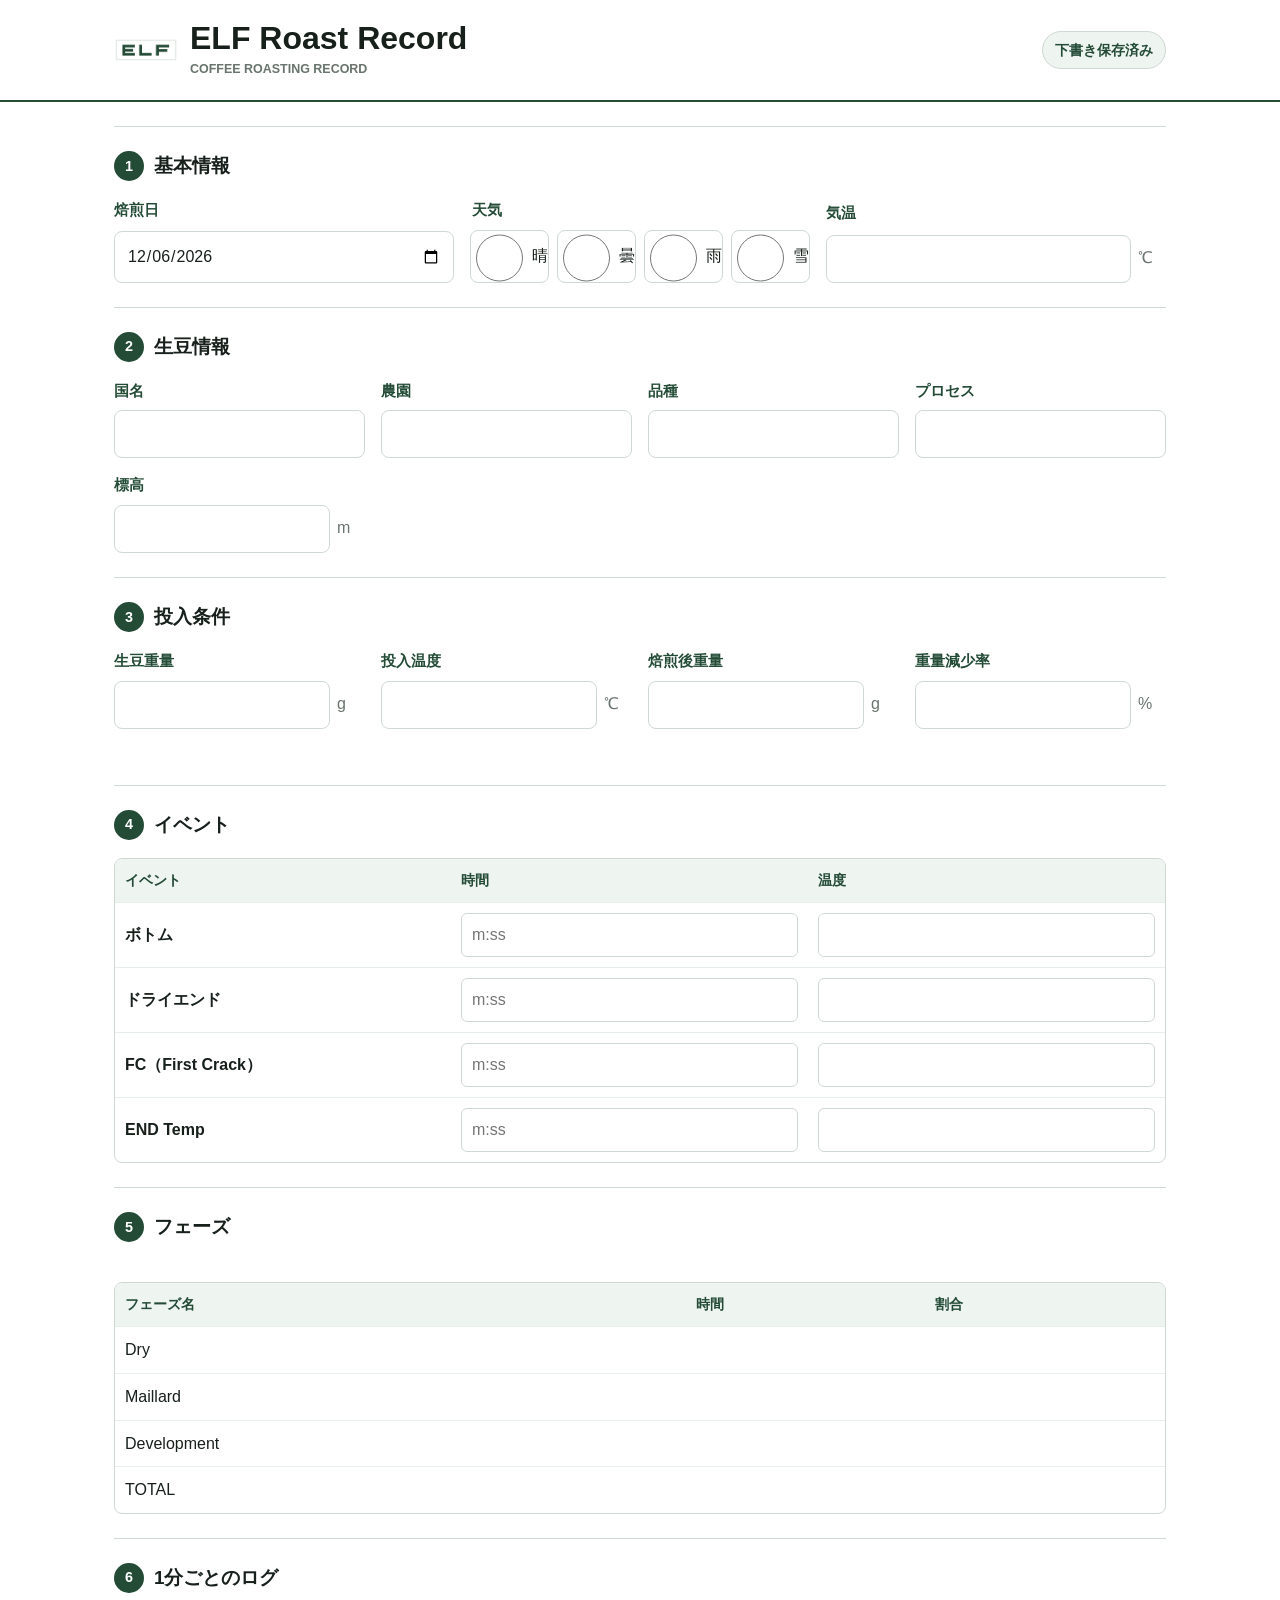
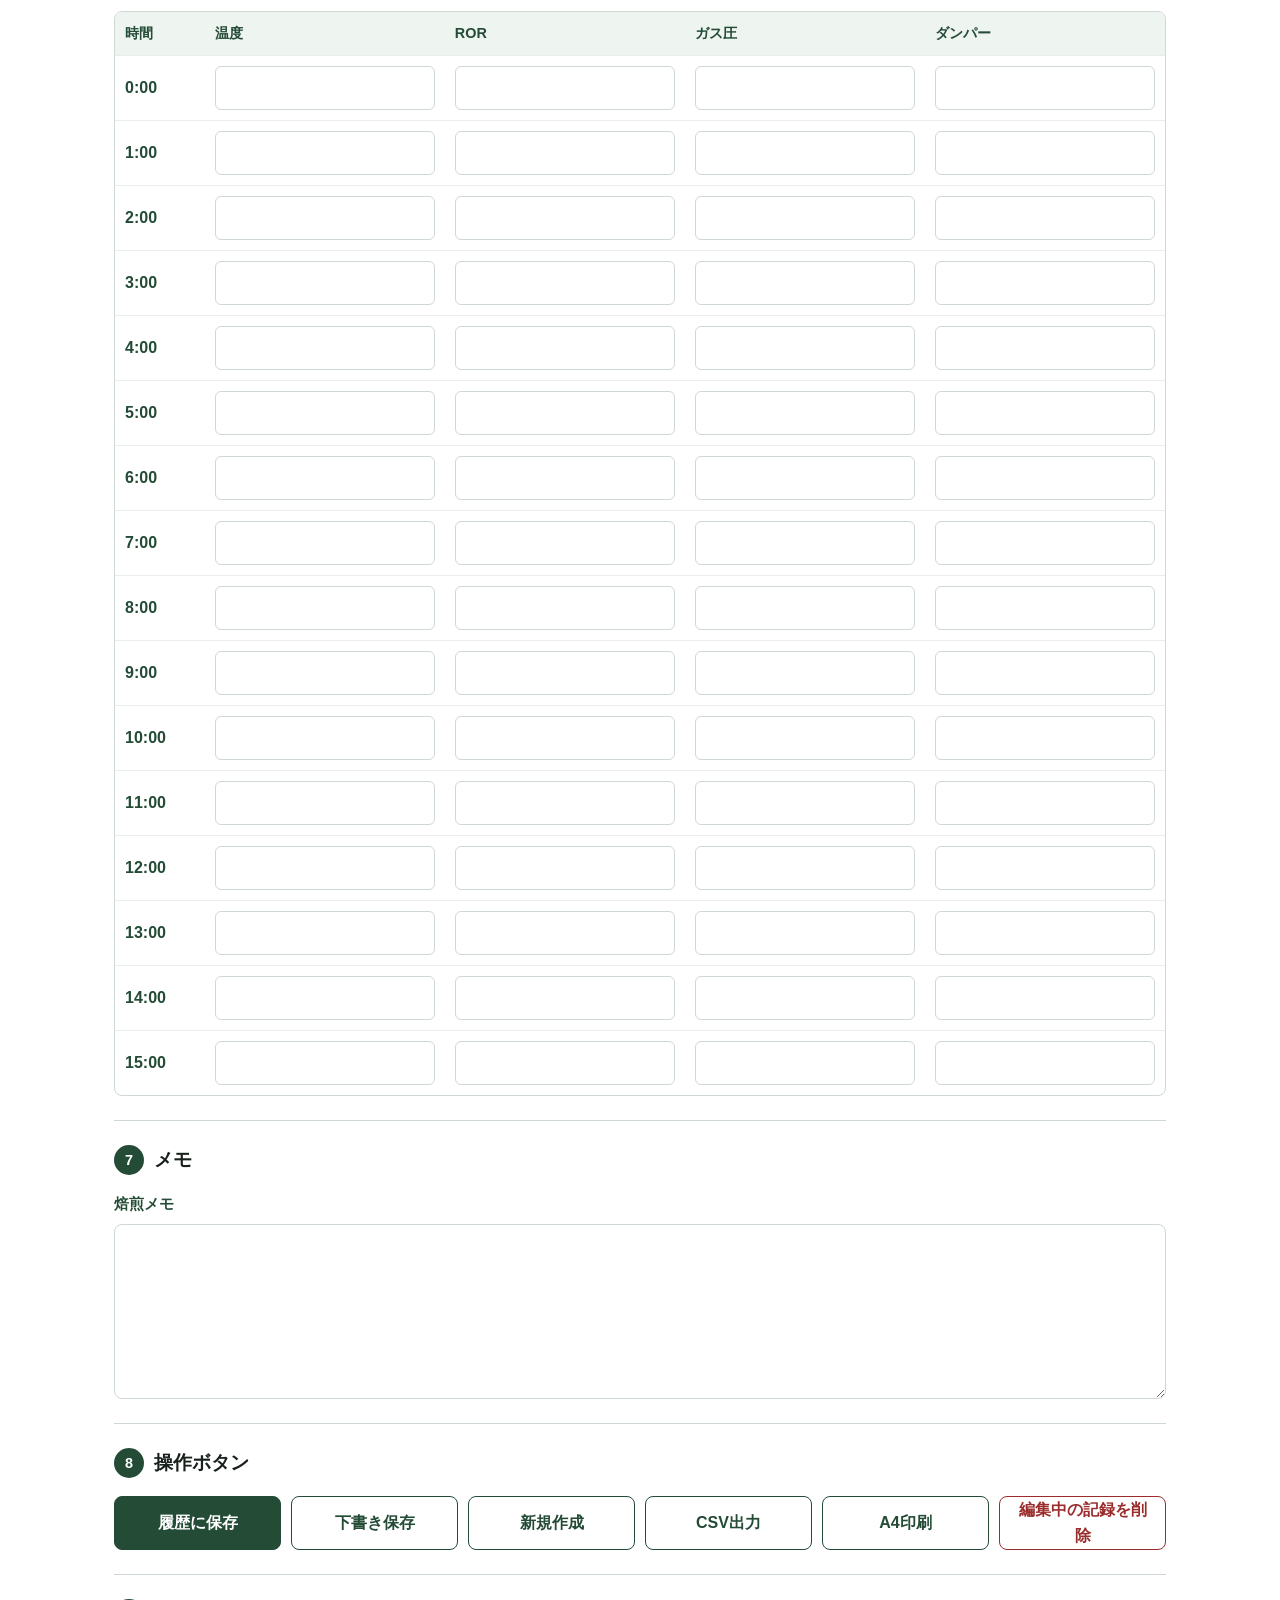
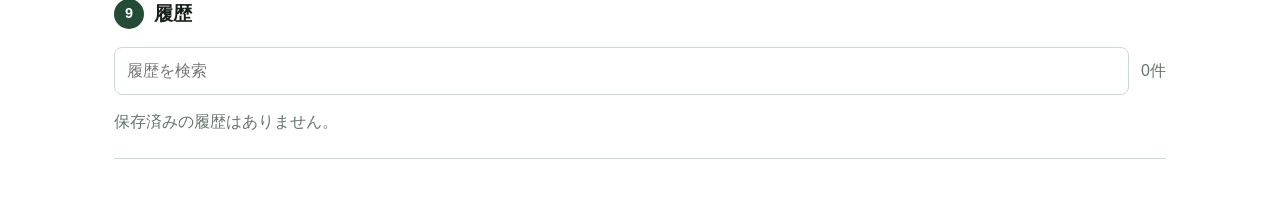
==== index.html @ c16637b7 "Release ELF Roast Record Final" ====
<!DOCTYPE html>
<html lang="ja">
<head>
  <meta charset="UTF-8">
  <meta name="viewport" content="width=device-width, initial-scale=1.0">
  <meta name="description" content="ELF COFFEE ROASTERS の焙煎記録用ブラウザアプリ">
  <title>ELF Roast Record</title>
  <link rel="stylesheet" href="style.css">
</head>
<body>
  <header class="site-header">
    <div class="header-inner">
      <div class="brand">
        <img class="brand-logo" src="logo.png" alt="ELF COFFEE ROASTERS" onerror="this.classList.add('is-missing')">
        <div>
          <h1>ELF Roast Record</h1>
          <p>COFFEE ROASTING RECORD</p>
        </div>
      </div>
      <div class="status-badge" id="statusBadge" aria-live="polite">下書き保存済み</div>
    </div>
  </header>

  <main class="page-shell">
    <form id="roastForm" novalidate>
      <section class="record-section" aria-labelledby="basic-title">
        <div class="section-heading">
          <span>1</span>
          <h2 id="basic-title">基本情報</h2>
        </div>
        <div class="form-grid three">
          <label class="field">
            <span>焙煎日</span>
            <input type="date" id="roastDate" name="roastDate">
          </label>
          <fieldset class="field radio-field">
            <legend>天気</legend>
            <div class="radio-row">
              <label><input type="radio" name="weather" value="晴"> 晴</label>
              <label><input type="radio" name="weather" value="曇"> 曇</label>
              <label><input type="radio" name="weather" value="雨"> 雨</label>
              <label><input type="radio" name="weather" value="雪"> 雪</label>
            </div>
          </fieldset>
          <label class="field with-unit">
            <span>気温</span>
            <input type="number" id="airTemp" name="airTemp" step="0.1" inputmode="decimal">
            <em>℃</em>
          </label>
        </div>
      </section>

      <section class="record-section" aria-labelledby="bean-title">
        <div class="section-heading">
          <span>2</span>
          <h2 id="bean-title">生豆情報</h2>
        </div>
        <div class="form-grid">
          <label class="field">
            <span>国名</span>
            <input type="text" id="country" name="country" autocomplete="off">
          </label>
          <label class="field">
            <span>農園</span>
            <input type="text" id="farm" name="farm" autocomplete="off">
          </label>
          <label class="field">
            <span>品種</span>
            <input type="text" id="variety" name="variety" autocomplete="off">
          </label>
          <label class="field">
            <span>プロセス</span>
            <input type="text" id="process" name="process" autocomplete="off">
          </label>
          <label class="field with-unit">
            <span>標高</span>
            <input type="number" id="altitude" name="altitude" step="1" inputmode="numeric">
            <em>m</em>
          </label>
        </div>
      </section>

      <section class="record-section" aria-labelledby="charge-title">
        <div class="section-heading">
          <span>3</span>
          <h2 id="charge-title">投入条件</h2>
        </div>
        <div class="form-grid">
          <label class="field with-unit">
            <span>生豆重量</span>
            <input type="number" id="greenWeight" name="greenWeight" step="0.1" inputmode="decimal">
            <em>g</em>
          </label>
          <label class="field with-unit">
            <span>投入温度</span>
            <input type="number" id="chargeTemp" name="chargeTemp" step="0.1" inputmode="decimal">
            <em>℃</em>
          </label>
          <label class="field with-unit">
            <span>焙煎後重量</span>
            <input type="number" id="roastedWeight" name="roastedWeight" step="0.1" inputmode="decimal">
            <em>g</em>
          </label>
          <label class="field with-unit">
            <span>重量減少率</span>
            <input type="text" id="weightLoss" name="weightLoss" readonly aria-describedby="weightNotice">
            <em>%</em>
          </label>
        </div>
        <p class="notice" id="weightNotice"></p>
      </section>

      <section class="record-section" aria-labelledby="events-title">
        <div class="section-heading">
          <span>4</span>
          <h2 id="events-title">イベント</h2>
        </div>
        <div class="event-table-wrap">
          <table class="event-table">
            <thead>
              <tr>
                <th>イベント</th>
                <th>時間</th>
                <th>温度</th>
              </tr>
            </thead>
            <tbody id="eventsBody"></tbody>
          </table>
        </div>
      </section>

      <section class="record-section" aria-labelledby="phases-title">
        <div class="section-heading">
          <span>5</span>
          <h2 id="phases-title">フェーズ</h2>
        </div>
        <p class="notice danger-text" id="phaseNotice"></p>
        <div class="phase-table-wrap">
          <table class="phase-table">
            <thead>
              <tr>
                <th>フェーズ名</th>
                <th>時間</th>
                <th>割合</th>
              </tr>
            </thead>
            <tbody id="phasesBody"></tbody>
          </table>
        </div>
      </section>

      <section class="record-section" aria-labelledby="log-title">
        <div class="section-heading">
          <span>6</span>
          <h2 id="log-title">1分ごとのログ</h2>
        </div>
        <div class="log-table-wrap" tabindex="0" aria-label="1分ごとのログ表">
          <table class="log-table">
            <thead>
              <tr>
                <th>時間</th>
                <th>温度</th>
                <th>ROR</th>
                <th>ガス圧</th>
                <th>ダンパー</th>
              </tr>
            </thead>
            <tbody id="logBody"></tbody>
          </table>
        </div>
      </section>

      <section class="record-section" aria-labelledby="memo-title">
        <div class="section-heading">
          <span>7</span>
          <h2 id="memo-title">メモ</h2>
        </div>
        <label class="field">
          <span>焙煎メモ</span>
          <textarea id="memo" name="memo" rows="6"></textarea>
        </label>
      </section>

      <section class="record-section actions-section" aria-labelledby="actions-title">
        <div class="section-heading">
          <span>8</span>
          <h2 id="actions-title">操作ボタン</h2>
        </div>
        <div class="action-row">
          <button type="button" class="primary" id="saveHistoryBtn">履歴に保存</button>
          <button type="button" id="saveDraftBtn">下書き保存</button>
          <button type="button" id="newRecordBtn">新規作成</button>
          <button type="button" id="exportCsvBtn">CSV出力</button>
          <button type="button" id="printBtn">A4印刷</button>
          <button type="button" class="danger" id="deleteCurrentBtn">編集中の記録を削除</button>
        </div>
      </section>
    </form>

    <section class="record-section history-section" aria-labelledby="history-title">
      <div class="section-heading">
        <span>9</span>
        <h2 id="history-title">履歴</h2>
      </div>
      <div class="history-tools">
        <input type="search" id="historySearch" placeholder="履歴を検索" aria-label="履歴を検索">
        <span id="historyCount">0件</span>
      </div>
      <div class="history-list" id="historyList"></div>
    </section>
  </main>

  <script src="script.js"></script>
</body>
</html>
---- style.css ----
:root {
  --elf-green: #234b36;
  --elf-green-light: #eef4f0;
  --line: #cfd8d2;
  --text: #17201b;
  --muted: #68746d;
  --danger: #9b2c2c;
  --paper: #ffffff;
  --soft-line: #e8eee9;
}

* {
  box-sizing: border-box;
}

html {
  color: var(--text);
  background: var(--paper);
  font-family: -apple-system, BlinkMacSystemFont, "Hiragino Sans", "Yu Gothic", "Meiryo", sans-serif;
  font-size: 16px;
}

body {
  margin: 0;
  min-width: 320px;
  line-height: 1.6;
}

button,
input,
select,
textarea {
  font: inherit;
  font-size: 16px;
}

button {
  min-height: 48px;
  border: 1px solid var(--elf-green);
  border-radius: 8px;
  padding: 0 18px;
  color: var(--elf-green);
  background: #fff;
  cursor: pointer;
  font-weight: 700;
}

button:hover,
button:focus-visible {
  background: var(--elf-green-light);
}

button.primary {
  color: #fff;
  background: var(--elf-green);
}

button.primary:hover,
button.primary:focus-visible {
  background: #193727;
}

button.danger {
  color: var(--danger);
  border-color: var(--danger);
}

img {
  max-width: 100%;
  height: auto;
}

.site-header {
  border-bottom: 2px solid var(--elf-green);
  background: #fff;
}

.header-inner,
.page-shell {
  width: min(100%, 1100px);
  margin: 0 auto;
  padding: 18px 16px;
}

.header-inner {
  display: flex;
  gap: 16px;
  align-items: center;
  justify-content: space-between;
}

.brand {
  display: flex;
  min-width: 0;
  gap: 12px;
  align-items: center;
}

.brand-logo {
  width: 64px;
  height: 64px;
  object-fit: contain;
  flex: 0 0 auto;
}

.brand-logo.is-missing {
  opacity: 0;
}

.brand h1 {
  margin: 0;
  font-size: clamp(1.35rem, 4vw, 2rem);
  line-height: 1.15;
  letter-spacing: 0;
}

.brand p {
  margin: 4px 0 0;
  color: var(--muted);
  font-size: 0.78rem;
  font-weight: 700;
}

.status-badge {
  flex: 0 0 auto;
  min-height: 36px;
  padding: 7px 12px;
  border: 1px solid var(--line);
  border-radius: 999px;
  color: var(--elf-green);
  background: var(--elf-green-light);
  font-size: 0.88rem;
  font-weight: 700;
  white-space: nowrap;
}

.page-shell {
  padding-top: 24px;
  padding-bottom: 48px;
}

.record-section {
  padding: 24px 0;
  border-bottom: 1px solid var(--line);
}

.record-section:first-child {
  border-top: 1px solid var(--line);
}

.section-heading {
  display: flex;
  gap: 10px;
  align-items: center;
  margin-bottom: 18px;
}

.section-heading span {
  display: inline-grid;
  place-items: center;
  width: 30px;
  height: 30px;
  border-radius: 50%;
  color: #fff;
  background: var(--elf-green);
  font-size: 0.9rem;
  font-weight: 700;
}

.section-heading h2 {
  margin: 0;
  font-size: 1.18rem;
  letter-spacing: 0;
}

.form-grid {
  display: grid;
  grid-template-columns: 1fr;
  gap: 16px;
}

.field {
  display: grid;
  gap: 7px;
  min-width: 0;
}

.field span,
.radio-field legend {
  color: var(--elf-green);
  font-size: 0.92rem;
  font-weight: 700;
}

.field input,
.field textarea,
.history-tools input {
  width: 100%;
  min-height: 48px;
  border: 1px solid var(--line);
  border-radius: 8px;
  padding: 10px 12px;
  color: var(--text);
  background: #fff;
}

.field textarea {
  min-height: 140px;
  resize: vertical;
}

.field input:focus,
.field textarea:focus,
.history-tools input:focus {
  outline: 2px solid rgba(35, 75, 54, 0.22);
  border-color: var(--elf-green);
}

.with-unit {
  grid-template-columns: 1fr auto;
  align-items: end;
}

.with-unit span {
  grid-column: 1 / -1;
}

.with-unit em {
  min-width: 28px;
  color: var(--muted);
  font-style: normal;
  padding-bottom: 12px;
}

.radio-field {
  min-width: 0;
  margin: 0;
  padding: 0;
  border: 0;
}

.radio-row {
  display: grid;
  grid-template-columns: repeat(4, minmax(0, 1fr));
  gap: 8px;
  margin-top: 7px;
}

.radio-row label {
  display: flex;
  min-height: 48px;
  align-items: center;
  justify-content: center;
  gap: 6px;
  border: 1px solid var(--line);
  border-radius: 8px;
  background: #fff;
}

.notice {
  min-height: 1.5em;
  margin: 10px 0 0;
  color: var(--muted);
  font-size: 0.92rem;
}

.danger-text {
  color: var(--danger);
  font-weight: 700;
}

.event-table-wrap,
.phase-table-wrap,
.log-table-wrap {
  overflow-x: auto;
  -webkit-overflow-scrolling: touch;
  border: 1px solid var(--line);
  border-radius: 8px;
}

table {
  width: 100%;
  border-collapse: collapse;
}

th,
td {
  border-bottom: 1px solid var(--soft-line);
  padding: 10px;
  text-align: left;
  vertical-align: middle;
}

th {
  color: var(--elf-green);
  background: var(--elf-green-light);
  font-size: 0.9rem;
  white-space: nowrap;
}

tr:last-child td {
  border-bottom: 0;
}

td input {
  width: 100%;
  min-height: 44px;
  border: 1px solid var(--line);
  border-radius: 6px;
  padding: 8px 10px;
  background: #fff;
}

.event-table {
  min-width: 540px;
}

.event-table th:first-child,
.event-table td:first-child {
  width: 32%;
  font-weight: 700;
}

.phase-table td:nth-child(2),
.phase-table td:nth-child(3) {
  font-variant-numeric: tabular-nums;
}

.log-table {
  min-width: 680px;
}

.log-table th:first-child,
.log-table td:first-child {
  width: 90px;
  color: var(--elf-green);
  font-weight: 700;
  white-space: nowrap;
}

.action-row {
  display: grid;
  grid-template-columns: 1fr;
  gap: 10px;
}

.history-tools {
  display: flex;
  gap: 12px;
  align-items: center;
  margin-bottom: 14px;
}

.history-tools input {
  flex: 1 1 auto;
}

.history-tools span {
  color: var(--muted);
  white-space: nowrap;
}

.history-list {
  display: grid;
  gap: 12px;
}

.history-empty {
  margin: 0;
  color: var(--muted);
}

.history-item {
  display: grid;
  gap: 12px;
  padding: 14px 0;
  border-top: 1px solid var(--soft-line);
}

.history-main h3 {
  margin: 0 0 4px;
  font-size: 1rem;
}

.history-main p {
  margin: 0;
  color: var(--muted);
  font-size: 0.92rem;
}

.history-actions {
  display: flex;
  flex-wrap: wrap;
  gap: 8px;
}

.history-actions button {
  min-height: 42px;
  padding: 0 14px;
}

@media (min-width: 700px) {
  .header-inner,
  .page-shell {
    padding-left: 24px;
    padding-right: 24px;
  }

  .form-grid {
    grid-template-columns: repeat(2, minmax(0, 1fr));
  }

  .form-grid.three {
    grid-template-columns: repeat(3, minmax(0, 1fr));
  }

  .action-row {
    grid-template-columns: repeat(3, minmax(0, 1fr));
  }

  .history-item {
    grid-template-columns: 1fr auto;
    align-items: center;
  }
}

@media (min-width: 960px) {
  .form-grid {
    grid-template-columns: repeat(4, minmax(0, 1fr));
  }

  .action-row {
    grid-template-columns: repeat(6, minmax(0, 1fr));
  }
}

@media (max-width: 560px) {
  .header-inner {
    align-items: flex-start;
    flex-direction: column;
  }

  .brand-logo {
    width: 54px;
    height: 54px;
  }

  .status-badge {
    align-self: stretch;
    text-align: center;
  }

  .radio-row {
    grid-template-columns: repeat(2, minmax(0, 1fr));
  }
}

@media print {
  @page {
    size: A4;
    margin: 12mm;
  }

  body {
    color: #000;
    background: #fff;
  }

  .site-header {
    border-bottom: 1px solid #000;
  }

  .header-inner,
  .page-shell {
    width: 100%;
    max-width: none;
    padding: 8px 0;
  }

  .status-badge,
  .actions-section,
  .history-section {
    display: none;
  }

  .record-section {
    break-inside: avoid;
    padding: 12px 0;
  }

  button,
  input,
  textarea {
    border-color: #999;
  }

  .log-table {
    min-width: 0;
  }
}
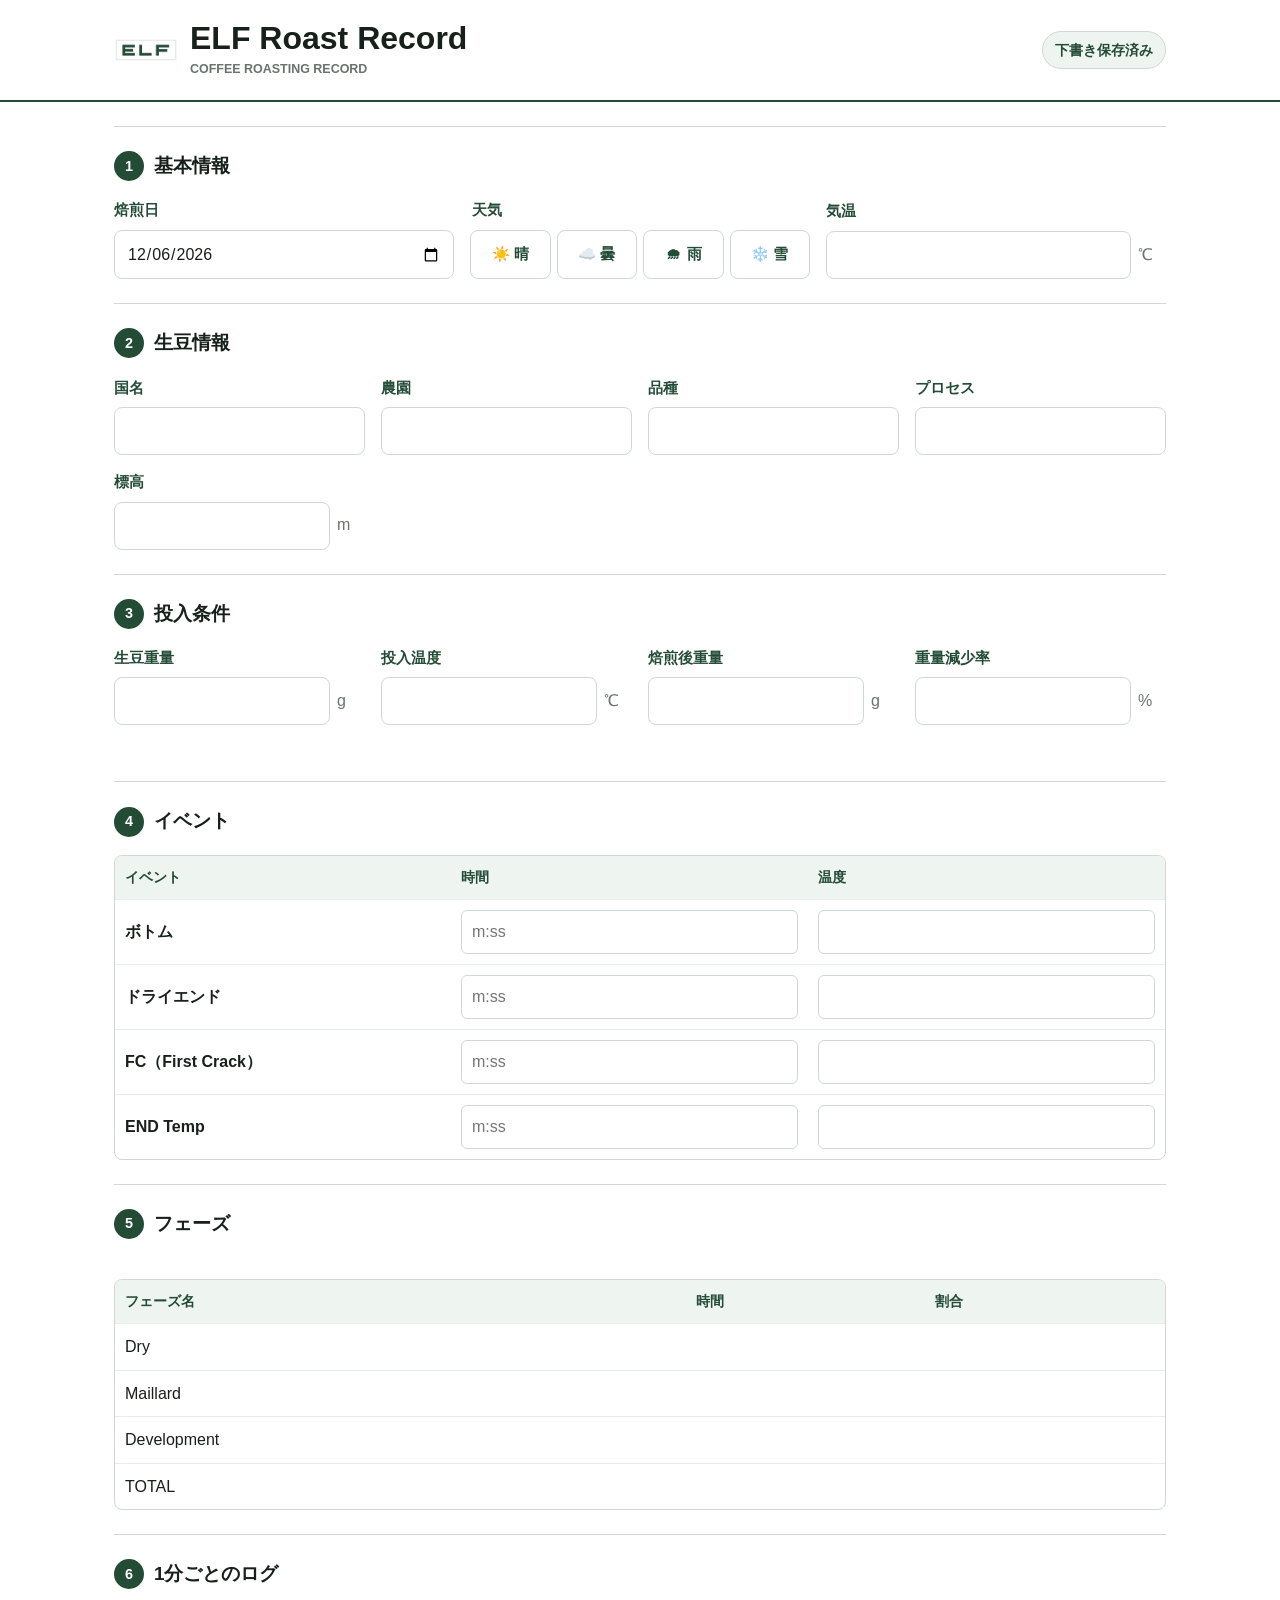
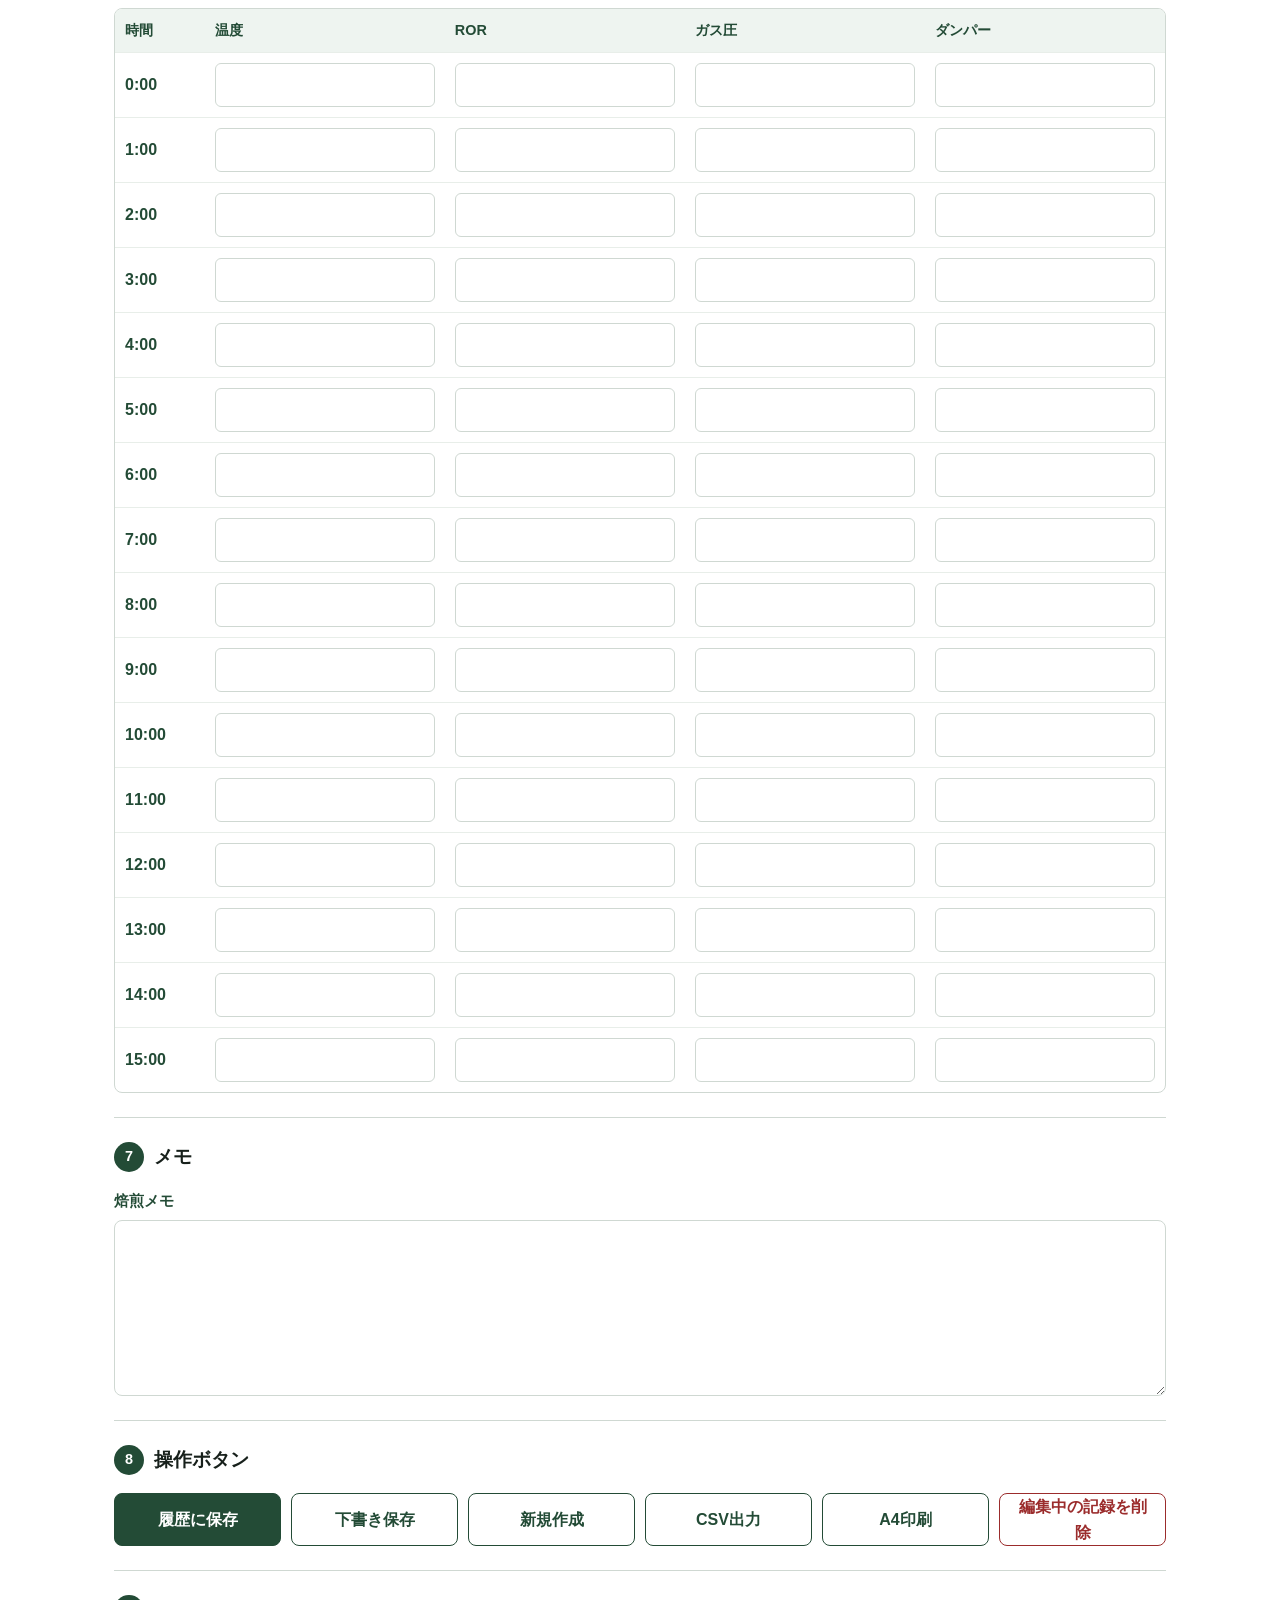
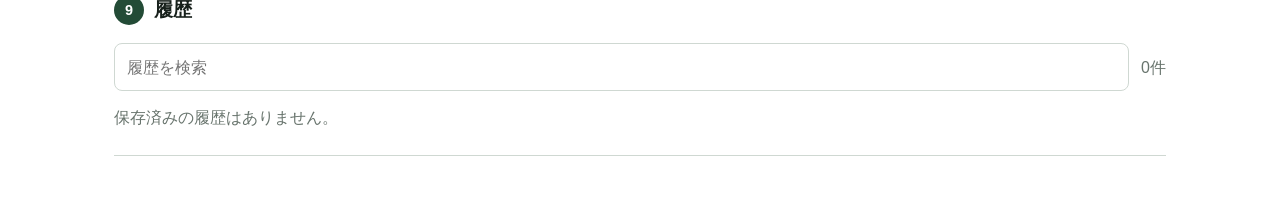
==== commit b12b13d1: "Improve ELF Roast Record UI and print layout" ====
--- a/index.html
+++ b/index.html
@@ -36,10 +36,10 @@
           <fieldset class="field radio-field">
             <legend>天気</legend>
             <div class="radio-row">
-              <label><input type="radio" name="weather" value="晴"> 晴</label>
-              <label><input type="radio" name="weather" value="曇"> 曇</label>
-              <label><input type="radio" name="weather" value="雨"> 雨</label>
-              <label><input type="radio" name="weather" value="雪"> 雪</label>
+              <label><input type="radio" name="weather" value="晴"><span class="weather-icon" aria-hidden="true">☀️</span><span>晴</span></label>
+              <label><input type="radio" name="weather" value="曇"><span class="weather-icon" aria-hidden="true">☁️</span><span>曇</span></label>
+              <label><input type="radio" name="weather" value="雨"><span class="weather-icon" aria-hidden="true">🌧</span><span>雨</span></label>
+              <label><input type="radio" name="weather" value="雪"><span class="weather-icon" aria-hidden="true">❄️</span><span>雪</span></label>
             </div>
           </fieldset>
           <label class="field with-unit">
@@ -74,7 +74,7 @@
           </label>
           <label class="field with-unit">
             <span>標高</span>
-            <input type="number" id="altitude" name="altitude" step="1" inputmode="numeric">
+            <input type="number" id="altitude" name="altitude" step="1" inputmode="decimal">
             <em>m</em>
           </label>
         </div>
--- a/style.css
+++ b/style.css
@@ -32,9 +32,11 @@
 textarea {
   font: inherit;
   font-size: 16px;
+  -webkit-text-size-adjust: 100%;
 }
 
 button {
+  min-width: 44px;
   min-height: 48px;
   border: 1px solid var(--elf-green);
   border-radius: 8px;
@@ -63,6 +65,13 @@
 button.danger {
   color: var(--danger);
   border-color: var(--danger);
+}
+
+input,
+textarea,
+select {
+  -webkit-appearance: none;
+  appearance: none;
 }
 
 img {
@@ -142,6 +151,11 @@
 .record-section {
   padding: 24px 0;
   border-bottom: 1px solid var(--line);
+}
+
+.record-section.is-active .section-heading span {
+  background: #183727;
+  box-shadow: 0 0 0 4px rgba(35, 75, 54, 0.14);
 }
 
 .record-section:first-child {
@@ -202,6 +216,7 @@
   padding: 10px 12px;
   color: var(--text);
   background: #fff;
+  transition: border-color 0.15s ease, background-color 0.15s ease, box-shadow 0.15s ease;
 }
 
 .field textarea {
@@ -211,9 +226,12 @@
 
 .field input:focus,
 .field textarea:focus,
-.history-tools input:focus {
+.history-tools input:focus,
+td input:focus {
   outline: 2px solid rgba(35, 75, 54, 0.22);
   border-color: var(--elf-green);
+  background: #fbfdfb;
+  box-shadow: 0 0 0 3px rgba(35, 75, 54, 0.12);
 }
 
 .with-unit {
@@ -242,19 +260,45 @@
 .radio-row {
   display: grid;
   grid-template-columns: repeat(4, minmax(0, 1fr));
-  gap: 8px;
+  gap: 6px;
   margin-top: 7px;
 }
 
 .radio-row label {
   display: flex;
+  position: relative;
   min-height: 48px;
   align-items: center;
   justify-content: center;
-  gap: 6px;
+  gap: 4px;
   border: 1px solid var(--line);
   border-radius: 8px;
   background: #fff;
+  text-align: center;
+  font-weight: 700;
+}
+
+.radio-row input {
+  position: absolute;
+  inset: 0;
+  width: 100%;
+  height: 100%;
+  margin: 0;
+  opacity: 0;
+}
+
+.radio-row label:has(input:checked) {
+  border-color: var(--elf-green);
+  background: var(--elf-green-light);
+}
+
+.weather-icon {
+  display: inline-grid;
+  place-items: center;
+  width: 18px;
+  height: 18px;
+  font-size: 0.95rem;
+  line-height: 1;
 }
 
 .notice {
@@ -309,6 +353,7 @@
   border-radius: 6px;
   padding: 8px 10px;
   background: #fff;
+  transition: border-color 0.15s ease, background-color 0.15s ease, box-shadow 0.15s ease;
 }
 
 .event-table {
@@ -435,9 +480,20 @@
 }
 
 @media (max-width: 560px) {
+  body {
+    line-height: 1.55;
+  }
+
+  .header-inner,
+  .page-shell {
+    padding-left: 14px;
+    padding-right: 14px;
+  }
+
   .header-inner {
     align-items: flex-start;
     flex-direction: column;
+    gap: 12px;
   }
 
   .brand-logo {
@@ -451,19 +507,88 @@
   }
 
   .radio-row {
-    grid-template-columns: repeat(2, minmax(0, 1fr));
+    grid-template-columns: repeat(4, minmax(0, 1fr));
+    gap: 5px;
+  }
+
+  .radio-row label {
+    min-height: 44px;
+    padding: 4px 2px;
+    gap: 2px;
+    font-size: 0.88rem;
+  }
+
+  .weather-icon {
+    width: 16px;
+    height: 16px;
+    font-size: 0.82rem;
+  }
+
+  .record-section {
+    padding: 20px 0;
+  }
+
+  .section-heading {
+    margin-bottom: 14px;
+  }
+
+  .field input,
+  .field textarea,
+  .history-tools input {
+    min-height: 52px;
+  }
+
+  button {
+    min-height: 52px;
+  }
+
+  .event-table,
+  .log-table {
+    min-width: 0;
+    table-layout: fixed;
+  }
+
+  th,
+  td {
+    padding: 7px 4px;
+    font-size: 0.82rem;
+  }
+
+  td input {
+    min-height: 44px;
+    padding: 7px 5px;
+  }
+
+  .event-table th:first-child,
+  .event-table td:first-child {
+    width: 34%;
+  }
+
+  .log-table th:first-child,
+  .log-table td:first-child {
+    width: 54px;
+  }
+
+  .log-table-wrap {
+    overflow-x: hidden;
   }
 }
 
 @media print {
   @page {
     size: A4;
-    margin: 12mm;
+    margin: 5mm;
+  }
+
+  html {
+    font-size: 8px;
   }
 
   body {
     color: #000;
     background: #fff;
+    line-height: 1.12;
+    min-width: 0;
   }
 
   .site-header {
@@ -474,18 +599,86 @@
   .page-shell {
     width: 100%;
     max-width: none;
-    padding: 8px 0;
+    padding: 3px 0;
   }
 
   .status-badge,
   .actions-section,
-  .history-section {
+  .history-section,
+  .notice:empty {
     display: none;
+  }
+
+  .brand-logo {
+    width: 30px;
+    height: 30px;
+  }
+
+  .brand {
+    gap: 6px;
+  }
+
+  .brand h1 {
+    font-size: 1.45rem;
+  }
+
+  .brand p {
+    margin-top: 0;
+    font-size: 0.75rem;
   }
 
   .record-section {
     break-inside: avoid;
-    padding: 12px 0;
+    page-break-inside: avoid;
+    padding: 3px 0;
+    border-bottom: 1px solid #bbb;
+  }
+
+  .record-section:first-child {
+    border-top: 0;
+  }
+
+  .section-heading {
+    gap: 5px;
+    margin-bottom: 3px;
+  }
+
+  .section-heading span {
+    width: 15px;
+    height: 15px;
+    font-size: 0.75rem;
+    box-shadow: none !important;
+  }
+
+  .section-heading h2 {
+    font-size: 1rem;
+  }
+
+  .form-grid,
+  .form-grid.three {
+    grid-template-columns: repeat(5, minmax(0, 1fr));
+    gap: 4px 6px;
+  }
+
+  .field {
+    gap: 1px;
+  }
+
+  .field span,
+  .radio-field legend {
+    font-size: 0.75rem;
+  }
+
+  .field input,
+  .field textarea,
+  .history-tools input,
+  td input {
+    min-height: 14px;
+    height: 14px;
+    border-radius: 2px;
+    padding: 1px 3px;
+    font-size: 0.8rem;
+    box-shadow: none !important;
   }
 
   button,
@@ -494,7 +687,82 @@
     border-color: #999;
   }
 
+  .field textarea {
+    min-height: 28px;
+    height: 28px;
+  }
+
+  .with-unit {
+    grid-template-columns: 1fr 12px;
+  }
+
+  .with-unit em {
+    min-width: 0;
+    padding-bottom: 1px;
+    font-size: 0.75rem;
+  }
+
+  .radio-row {
+    grid-template-columns: repeat(4, minmax(0, 1fr));
+    gap: 2px;
+    margin-top: 1px;
+  }
+
+  .radio-row label {
+    min-height: 14px;
+    border-radius: 2px;
+    gap: 1px;
+    font-size: 0.72rem;
+  }
+
+  .weather-icon {
+    width: 10px;
+    height: 10px;
+    font-size: 0.62rem;
+  }
+
+  .event-table-wrap,
+  .phase-table-wrap,
+  .log-table-wrap {
+    overflow: visible;
+    border-radius: 0;
+  }
+
+  th,
+  td {
+    padding: 1px 3px;
+    font-size: 0.72rem;
+    line-height: 1.05;
+  }
+
+  th {
+    font-size: 0.7rem;
+  }
+
+  .event-table,
   .log-table {
     min-width: 0;
-  }
-}
+    table-layout: fixed;
+  }
+
+  .event-table th:first-child,
+  .event-table td:first-child {
+    width: 28%;
+  }
+
+  .log-table {
+    font-size: 0.68rem;
+  }
+
+  .log-table th:first-child,
+  .log-table td:first-child {
+    width: 36px;
+  }
+
+  .memo-title,
+  .notice {
+    margin: 1px 0 0;
+    min-height: 0;
+    font-size: 0.7rem;
+  }
+}
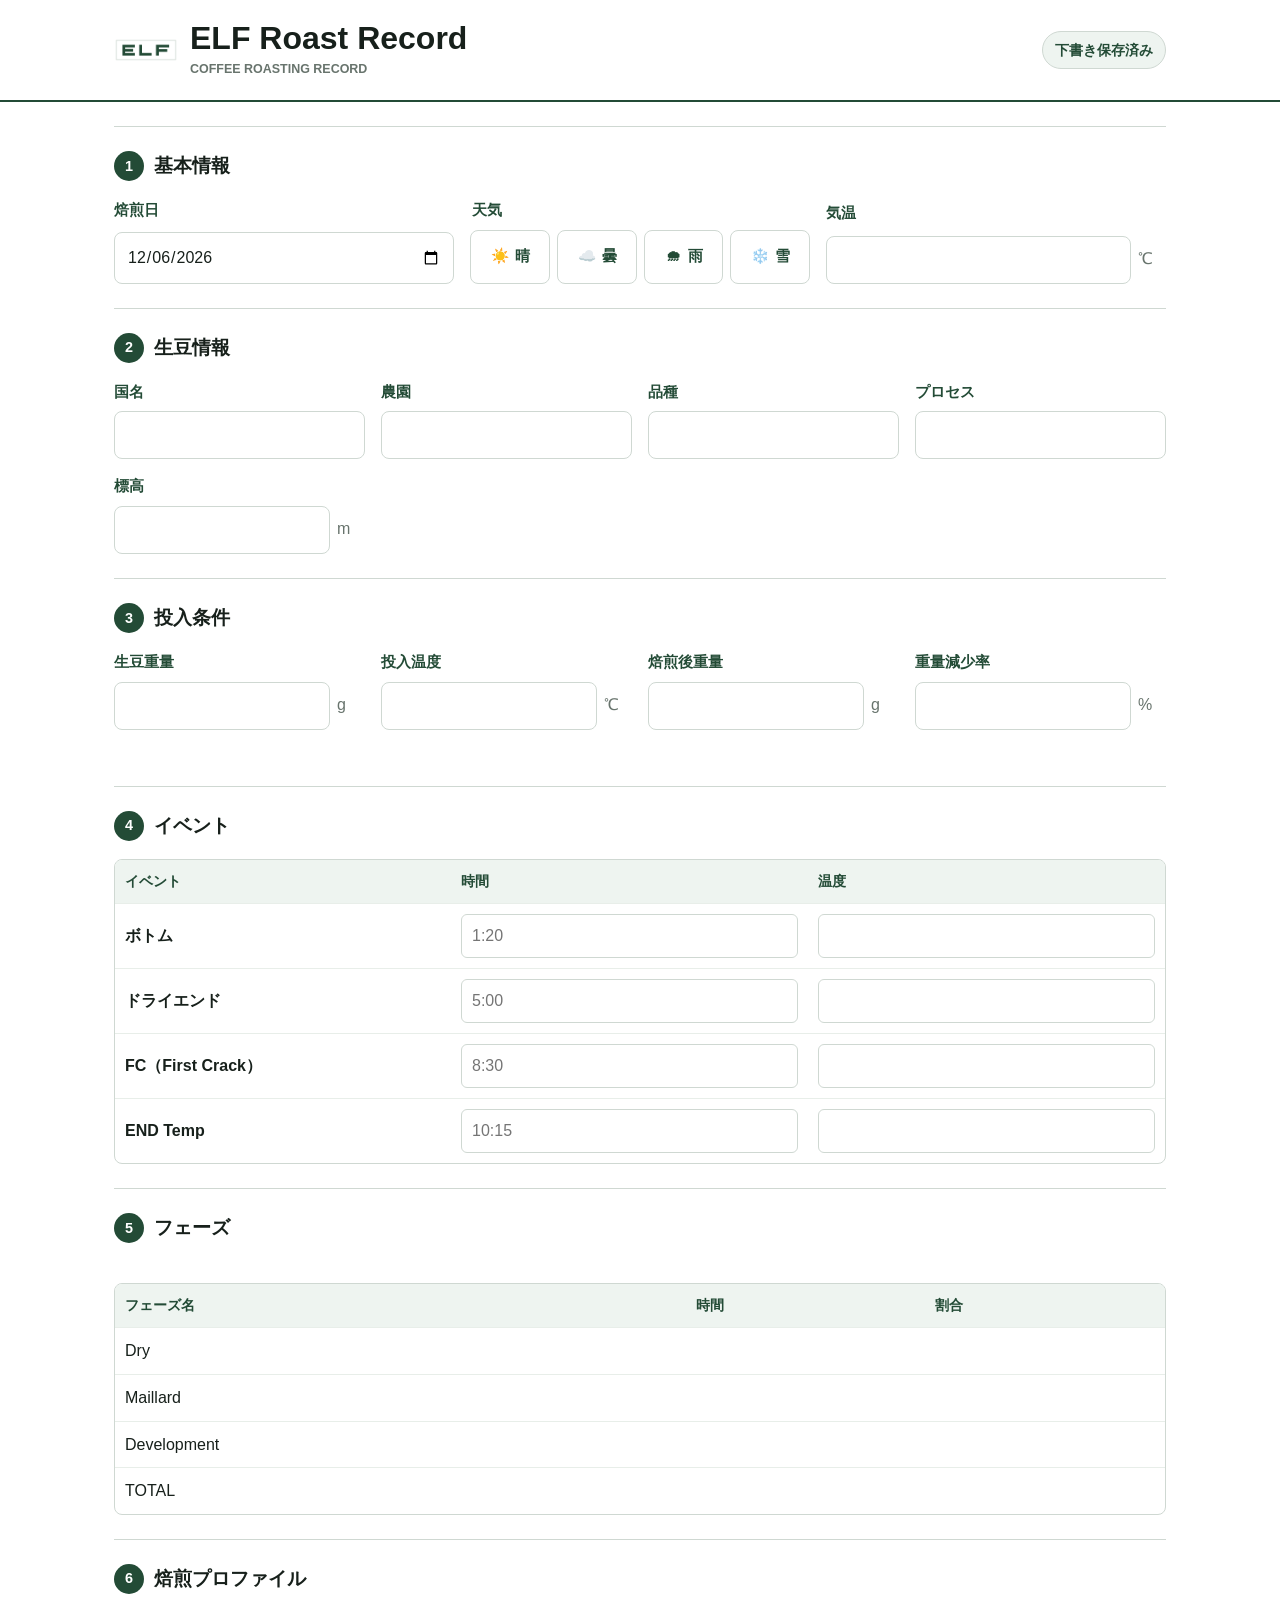
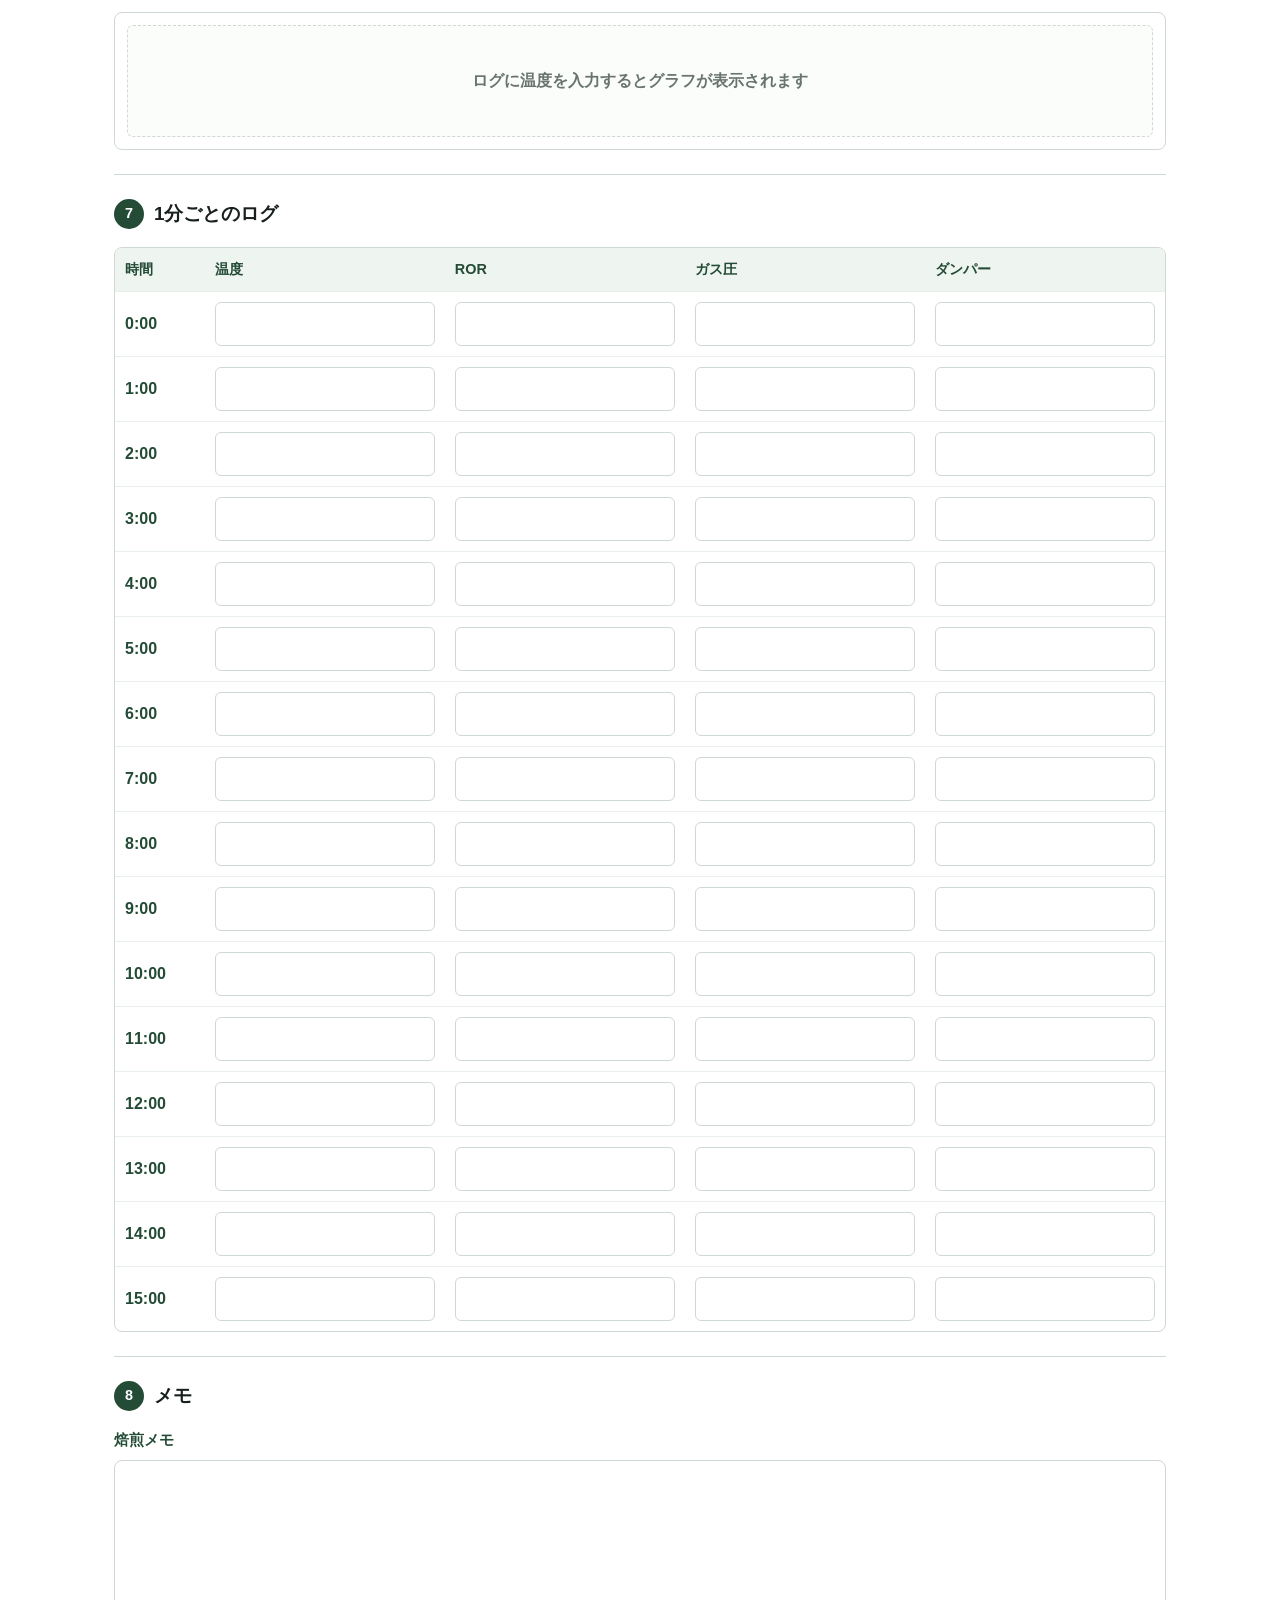
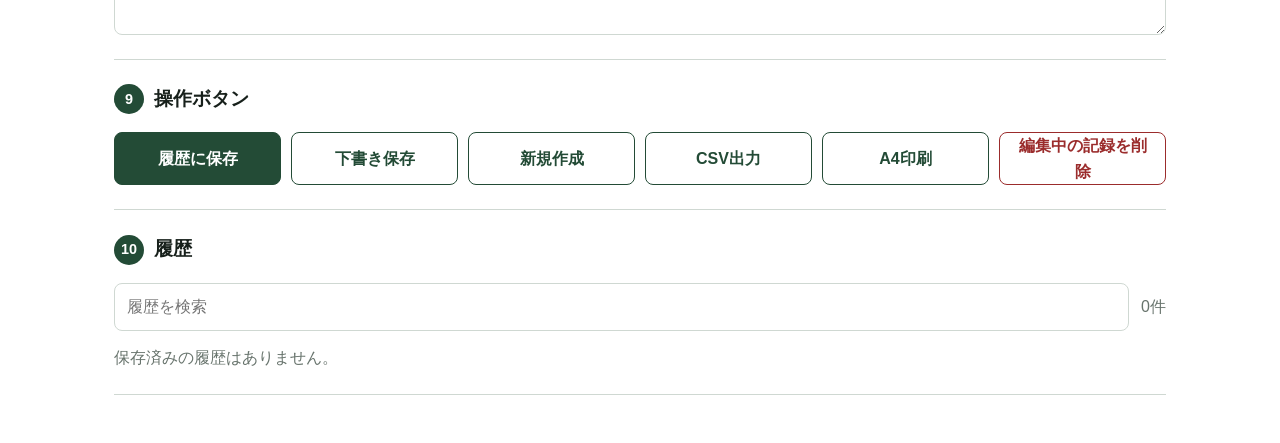
==== commit 7f64f3d9: "feat: add roast profile chart" ====
--- a/index.html
+++ b/index.html
@@ -149,9 +149,25 @@
         </div>
       </section>
 
+      <section class="record-section roast-chart-section" aria-labelledby="chart-title">
+        <div class="section-heading">
+          <span>6</span>
+          <h2 id="chart-title">焙煎プロファイル</h2>
+        </div>
+        <div class="chart-wrapper">
+          <div class="chart-legend" aria-hidden="true">
+            <span><i class="legend-line temp-line"></i>温度</span>
+            <span><i class="legend-line ror-line"></i>ROR</span>
+          </div>
+          <canvas id="roastChart" aria-label="焙煎温度とRORの推移グラフ" aria-describedby="chartDescription" role="img"></canvas>
+          <p class="chart-empty-message" id="chartEmptyMessage">ログに温度を入力するとグラフが表示されます</p>
+          <p class="sr-only" id="chartDescription">0分から15分までの焙煎温度、ROR、ボトム、ドライエンド、FC、ENDの位置を表示します。</p>
+        </div>
+      </section>
+
       <section class="record-section" aria-labelledby="log-title">
         <div class="section-heading">
-          <span>6</span>
+          <span>7</span>
           <h2 id="log-title">1分ごとのログ</h2>
         </div>
         <div class="log-table-wrap" tabindex="0" aria-label="1分ごとのログ表">
@@ -172,7 +188,7 @@
 
       <section class="record-section" aria-labelledby="memo-title">
         <div class="section-heading">
-          <span>7</span>
+          <span>8</span>
           <h2 id="memo-title">メモ</h2>
         </div>
         <label class="field">
@@ -183,7 +199,7 @@
 
       <section class="record-section actions-section" aria-labelledby="actions-title">
         <div class="section-heading">
-          <span>8</span>
+          <span>9</span>
           <h2 id="actions-title">操作ボタン</h2>
         </div>
         <div class="action-row">
@@ -199,7 +215,7 @@
 
     <section class="record-section history-section" aria-labelledby="history-title">
       <div class="section-heading">
-        <span>9</span>
+        <span>10</span>
         <h2 id="history-title">履歴</h2>
       </div>
       <div class="history-tools">
--- a/style.css
+++ b/style.css
@@ -260,18 +260,18 @@
 .radio-row {
   display: grid;
   grid-template-columns: repeat(4, minmax(0, 1fr));
-  gap: 6px;
+  gap: 7px;
   margin-top: 7px;
 }
 
 .radio-row label {
   display: flex;
   position: relative;
-  min-height: 48px;
+  min-height: 54px;
   align-items: center;
   justify-content: center;
-  gap: 4px;
-  border: 1px solid var(--line);
+  gap: 5px;
+  border: 1.5px solid var(--line);
   border-radius: 8px;
   background: #fff;
   text-align: center;
@@ -290,14 +290,15 @@
 .radio-row label:has(input:checked) {
   border-color: var(--elf-green);
   background: var(--elf-green-light);
+  box-shadow: inset 0 0 0 1px var(--elf-green);
 }
 
 .weather-icon {
   display: inline-grid;
   place-items: center;
-  width: 18px;
-  height: 18px;
-  font-size: 0.95rem;
+  width: 20px;
+  height: 20px;
+  font-size: 1.05rem;
   line-height: 1;
 }
 
@@ -311,6 +312,82 @@
 .danger-text {
   color: var(--danger);
   font-weight: 700;
+}
+
+.sr-only {
+  position: absolute;
+  width: 1px;
+  height: 1px;
+  padding: 0;
+  margin: -1px;
+  overflow: hidden;
+  clip: rect(0, 0, 0, 0);
+  white-space: nowrap;
+  border: 0;
+}
+
+.chart-wrapper {
+  position: relative;
+  width: 100%;
+  border: 1px solid var(--line);
+  border-radius: 8px;
+  padding: 12px;
+  background: #fff;
+}
+
+.chart-legend {
+  display: flex;
+  gap: 18px;
+  align-items: center;
+  justify-content: flex-end;
+  margin-bottom: 8px;
+  color: var(--muted);
+  font-size: 0.88rem;
+  font-weight: 700;
+}
+
+.chart-legend span {
+  display: inline-flex;
+  gap: 6px;
+  align-items: center;
+}
+
+.legend-line {
+  display: inline-block;
+  width: 28px;
+  height: 0;
+  border-top: 3px solid var(--elf-green);
+}
+
+.legend-line.ror-line {
+  border-top-color: #7b6a56;
+  border-top-style: dashed;
+}
+
+#roastChart {
+  display: block;
+  width: 100%;
+  height: 360px;
+}
+
+.chart-empty-message {
+  margin: 0;
+  padding: 42px 12px;
+  border: 1px dashed var(--line);
+  border-radius: 6px;
+  color: var(--muted);
+  background: #fbfdfb;
+  text-align: center;
+  font-weight: 700;
+}
+
+.chart-wrapper.has-data .chart-empty-message {
+  display: none;
+}
+
+.chart-wrapper:not(.has-data) #roastChart,
+.chart-wrapper:not(.has-data) .chart-legend {
+  display: none;
 }
 
 .event-table-wrap,
@@ -512,16 +589,16 @@
   }
 
   .radio-row label {
-    min-height: 44px;
+    min-height: 49px;
     padding: 4px 2px;
-    gap: 2px;
-    font-size: 0.88rem;
+    gap: 3px;
+    font-size: 0.9rem;
   }
 
   .weather-icon {
-    width: 16px;
-    height: 16px;
-    font-size: 0.82rem;
+    width: 18px;
+    height: 18px;
+    font-size: 0.9rem;
   }
 
   .record-section {
@@ -571,6 +648,26 @@
 
   .log-table-wrap {
     overflow-x: hidden;
+  }
+
+  .chart-wrapper {
+    padding: 10px 8px;
+  }
+
+  .chart-legend {
+    justify-content: flex-start;
+    gap: 14px;
+    margin-bottom: 6px;
+    font-size: 0.82rem;
+  }
+
+  #roastChart {
+    height: 300px;
+  }
+
+  .chart-empty-message {
+    padding: 34px 10px;
+    font-size: 0.92rem;
   }
 }
 
@@ -723,9 +820,36 @@
 
   .event-table-wrap,
   .phase-table-wrap,
+  .chart-wrapper,
   .log-table-wrap {
     overflow: visible;
     border-radius: 0;
+  }
+
+  .chart-wrapper {
+    padding: 2px;
+  }
+
+  .chart-legend {
+    gap: 8px;
+    justify-content: flex-start;
+    margin-bottom: 1px;
+    font-size: 0.62rem;
+  }
+
+  .legend-line {
+    width: 16px;
+    border-top-width: 1px;
+  }
+
+  #roastChart {
+    height: 165px;
+  }
+
+  .chart-empty-message {
+    padding: 8px 4px;
+    border-radius: 0;
+    font-size: 0.68rem;
   }
 
   th,
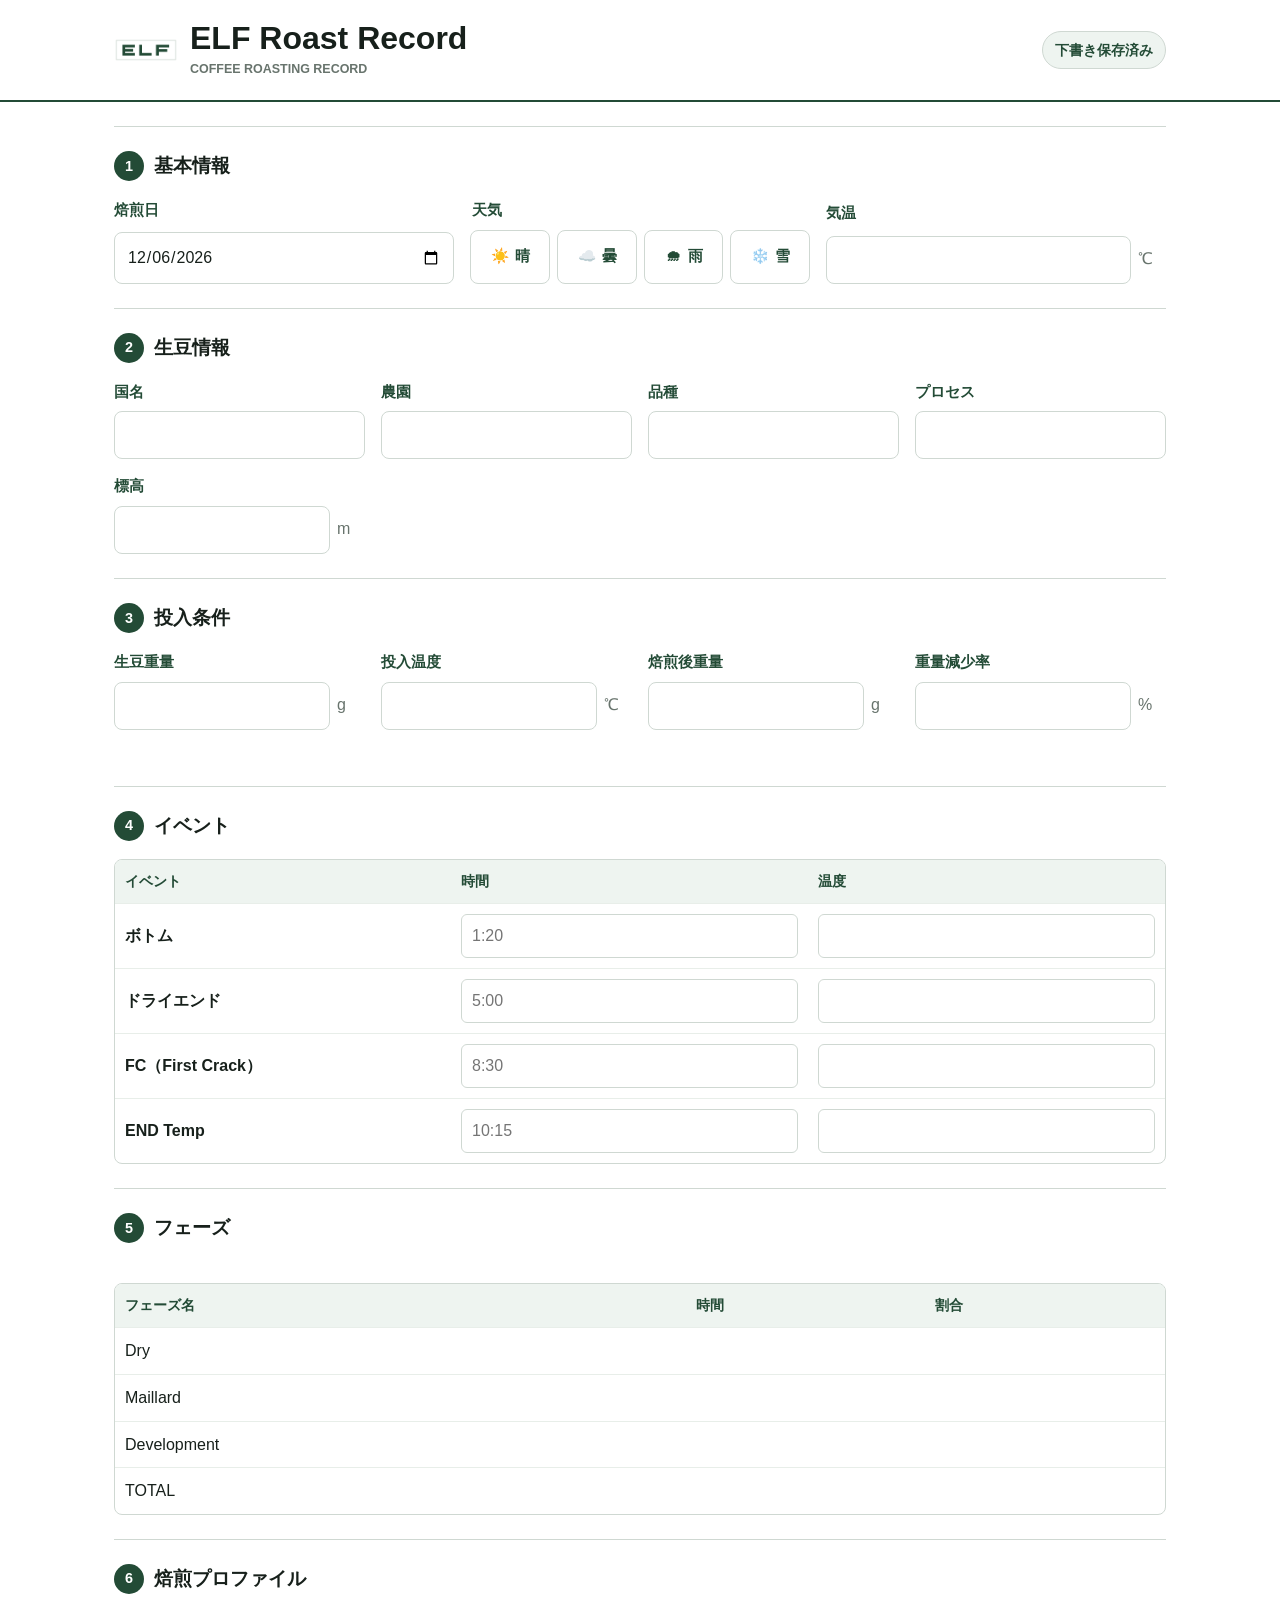
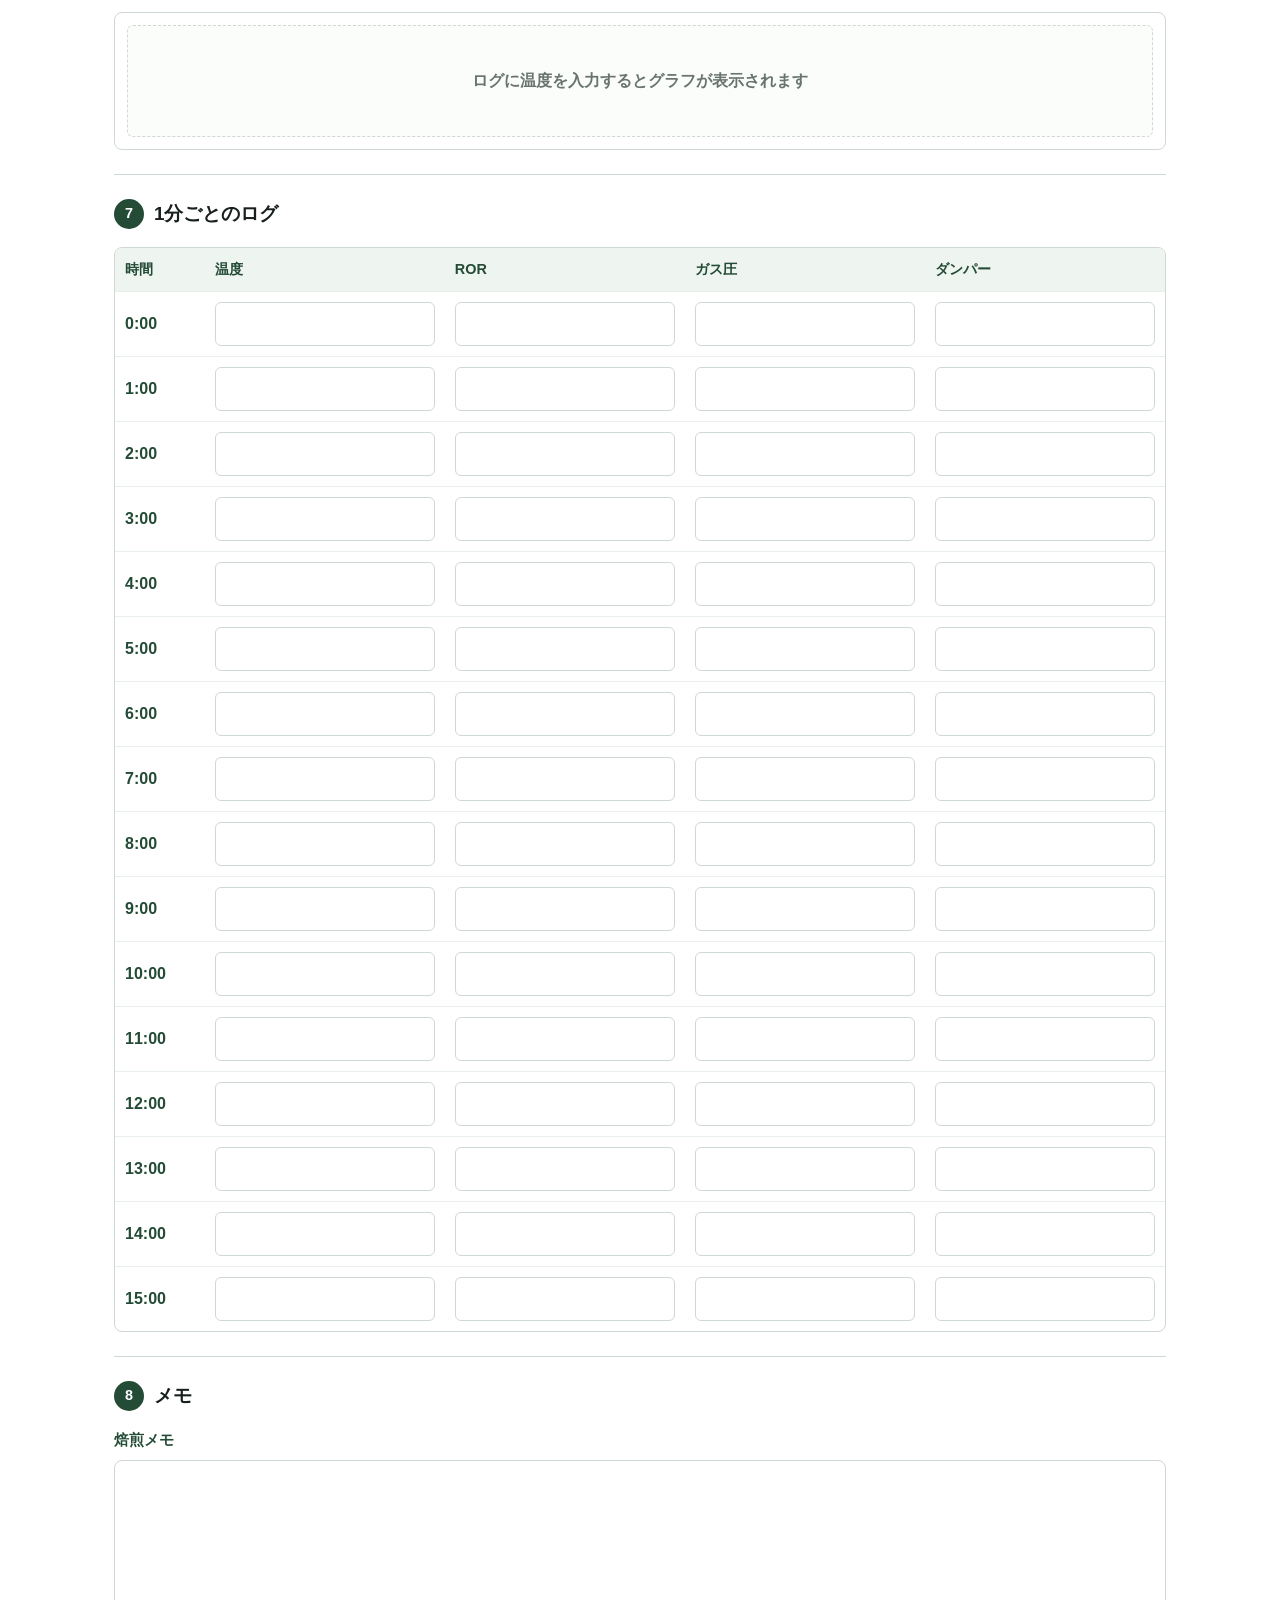
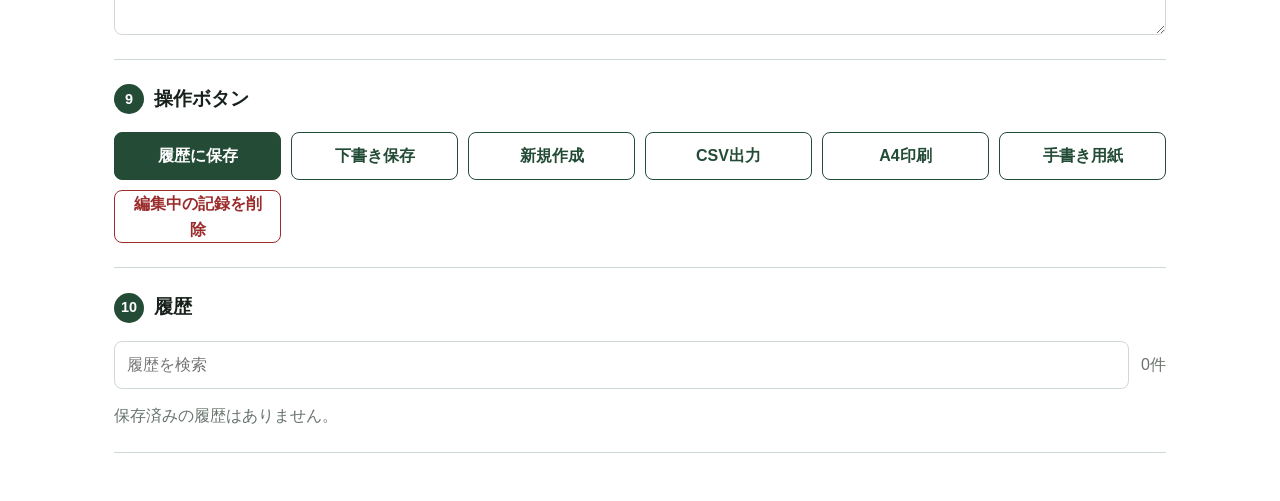
==== commit 4ec49024: "Update index.html" ====
--- a/index.html
+++ b/index.html
@@ -208,6 +208,7 @@
           <button type="button" id="newRecordBtn">新規作成</button>
           <button type="button" id="exportCsvBtn">CSV出力</button>
           <button type="button" id="printBtn">A4印刷</button>
+          <button type="button" id="handwritingBtn">手書き用紙</button>
           <button type="button" class="danger" id="deleteCurrentBtn">編集中の記録を削除</button>
         </div>
       </section>
--- a/style.css
+++ b/style.css
@@ -673,62 +673,97 @@
 
 @media print {
   @page {
-    size: A4;
+    size: A4 portrait;
     margin: 5mm;
   }
 
+  *,
+  *::before,
+  *::after {
+    box-sizing: border-box !important;
+  }
+
   html {
-    font-size: 8px;
+    margin: 0 !important;
+    padding: 0 !important;
+    width: auto !important;
+    min-width: 0 !important;
+    height: auto !important;
+    min-height: 0 !important;
+    font-size: 10px;
   }
 
   body {
+    margin: 0 !important;
+    padding: 0 !important;
+    width: auto !important;
+    min-width: 0 !important;
+    height: auto !important;
+    min-height: 0 !important;
     color: #000;
     background: #fff;
-    line-height: 1.12;
-    min-width: 0;
+    line-height: 1.08;
   }
 
   .site-header {
     border-bottom: 1px solid #000;
+    margin: 0;
+    padding: 0 0 1mm;
   }
 
   .header-inner,
   .page-shell {
-    width: 100%;
-    max-width: none;
-    padding: 3px 0;
+    width: 100% !important;
+    max-width: none !important;
+    min-width: 0 !important;
+    height: auto !important;
+    min-height: 0 !important;
+    margin: 0 !important;
+    padding: 0;
+  }
+
+  form {
+    margin: 0;
   }
 
   .status-badge,
   .actions-section,
   .history-section,
+  .history-tools,
+  .history-list,
+  .chart-empty-message,
   .notice:empty {
-    display: none;
+    display: none !important;
   }
 
   .brand-logo {
-    width: 30px;
-    height: 30px;
+    width: 7mm;
+    height: 7mm;
   }
 
   .brand {
-    gap: 6px;
+    gap: 1.6mm;
   }
 
   .brand h1 {
-    font-size: 1.45rem;
+    font-size: 1.42rem;
   }
 
   .brand p {
     margin-top: 0;
-    font-size: 0.75rem;
+    font-size: 0.76rem;
   }
 
   .record-section {
-    break-inside: avoid;
-    page-break-inside: avoid;
-    padding: 3px 0;
+    break-inside: auto;
+    page-break-inside: auto;
+    break-before: auto;
+    break-after: auto;
+    page-break-before: auto;
+    page-break-after: auto;
+    padding: 0.72mm 0;
     border-bottom: 1px solid #bbb;
+    margin: 0;
   }
 
   .record-section:first-child {
@@ -736,44 +771,44 @@
   }
 
   .section-heading {
-    gap: 5px;
-    margin-bottom: 3px;
+    gap: 1.2mm;
+    margin-bottom: 0.45mm;
   }
 
   .section-heading span {
-    width: 15px;
-    height: 15px;
-    font-size: 0.75rem;
+    width: 4.1mm;
+    height: 4.1mm;
+    font-size: 0.78rem;
     box-shadow: none !important;
   }
 
   .section-heading h2 {
-    font-size: 1rem;
+    font-size: 1.08rem;
   }
 
   .form-grid,
   .form-grid.three {
     grid-template-columns: repeat(5, minmax(0, 1fr));
-    gap: 4px 6px;
+    gap: 0.55mm 1.1mm;
   }
 
   .field {
-    gap: 1px;
+    gap: 0.2mm;
   }
 
   .field span,
   .radio-field legend {
-    font-size: 0.75rem;
+    font-size: 0.8rem;
   }
 
   .field input,
   .field textarea,
   .history-tools input,
   td input {
-    min-height: 14px;
-    height: 14px;
+    min-height: 3.35mm;
+    height: 3.35mm;
     border-radius: 2px;
-    padding: 1px 3px;
+    padding: 0 0.6mm;
     font-size: 0.8rem;
     box-shadow: none !important;
   }
@@ -785,37 +820,37 @@
   }
 
   .field textarea {
-    min-height: 28px;
-    height: 28px;
+    min-height: 11mm;
+    height: 11mm;
   }
 
   .with-unit {
-    grid-template-columns: 1fr 12px;
+    grid-template-columns: minmax(0, 1fr) 3.4mm;
   }
 
   .with-unit em {
     min-width: 0;
     padding-bottom: 1px;
-    font-size: 0.75rem;
+    font-size: 0.72rem;
   }
 
   .radio-row {
     grid-template-columns: repeat(4, minmax(0, 1fr));
-    gap: 2px;
-    margin-top: 1px;
+    gap: 0.45mm;
+    margin-top: 0.35mm;
   }
 
   .radio-row label {
-    min-height: 14px;
+    min-height: 3.4mm;
     border-radius: 2px;
-    gap: 1px;
+    gap: 0.4mm;
     font-size: 0.72rem;
   }
 
   .weather-icon {
-    width: 10px;
-    height: 10px;
-    font-size: 0.62rem;
+    width: 2.5mm;
+    height: 2.5mm;
+    font-size: 0.56rem;
   }
 
   .event-table-wrap,
@@ -826,37 +861,69 @@
     border-radius: 0;
   }
 
+  table {
+    width: 100%;
+    border-collapse: collapse;
+  }
+
   .chart-wrapper {
-    padding: 2px;
+    min-height: 0 !important;
+    height: auto;
+    overflow: hidden;
+    aspect-ratio: auto !important;
+  }
+
+  .chart-wrapper:not(.has-data) {
+    display: none !important;
+  }
+
+  .chart-wrapper.has-data {
+    display: grid;
+    grid-template-rows: 2.8mm minmax(0, 1fr);
+    row-gap: 0.2mm;
+    height: 42mm;
+    min-height: 0 !important;
+    max-height: 42mm;
+    padding: 0.35mm;
+    overflow: hidden;
+    aspect-ratio: auto !important;
   }
 
   .chart-legend {
-    gap: 8px;
+    gap: 1.4mm;
     justify-content: flex-start;
-    margin-bottom: 1px;
+    align-items: center;
+    margin: 0;
+    min-height: 0;
+    line-height: 1;
+    font-size: 0.56rem;
+  }
+
+  .legend-line {
+    width: 3.8mm;
+    border-top-width: 1px;
+  }
+
+  #roastChart {
+    display: block;
+    width: 100% !important;
+    height: 100% !important;
+    min-height: 0 !important;
+    max-height: 100% !important;
+    aspect-ratio: auto !important;
+  }
+
+  .chart-empty-message {
+    padding: 0;
+    border-radius: 0;
     font-size: 0.62rem;
-  }
-
-  .legend-line {
-    width: 16px;
-    border-top-width: 1px;
-  }
-
-  #roastChart {
-    height: 165px;
-  }
-
-  .chart-empty-message {
-    padding: 8px 4px;
-    border-radius: 0;
-    font-size: 0.68rem;
   }
 
   th,
   td {
-    padding: 1px 3px;
-    font-size: 0.72rem;
-    line-height: 1.05;
+    padding: 0.1mm 0.55mm;
+    font-size: 0.73rem;
+    line-height: 1;
   }
 
   th {
@@ -864,6 +931,7 @@
   }
 
   .event-table,
+  .phase-table,
   .log-table {
     min-width: 0;
     table-layout: fixed;
@@ -880,13 +948,13 @@
 
   .log-table th:first-child,
   .log-table td:first-child {
-    width: 36px;
+    width: 9mm;
   }
 
   .memo-title,
   .notice {
-    margin: 1px 0 0;
+    margin: 0;
     min-height: 0;
-    font-size: 0.7rem;
-  }
-}
+    font-size: 0.68rem;
+  }
+}
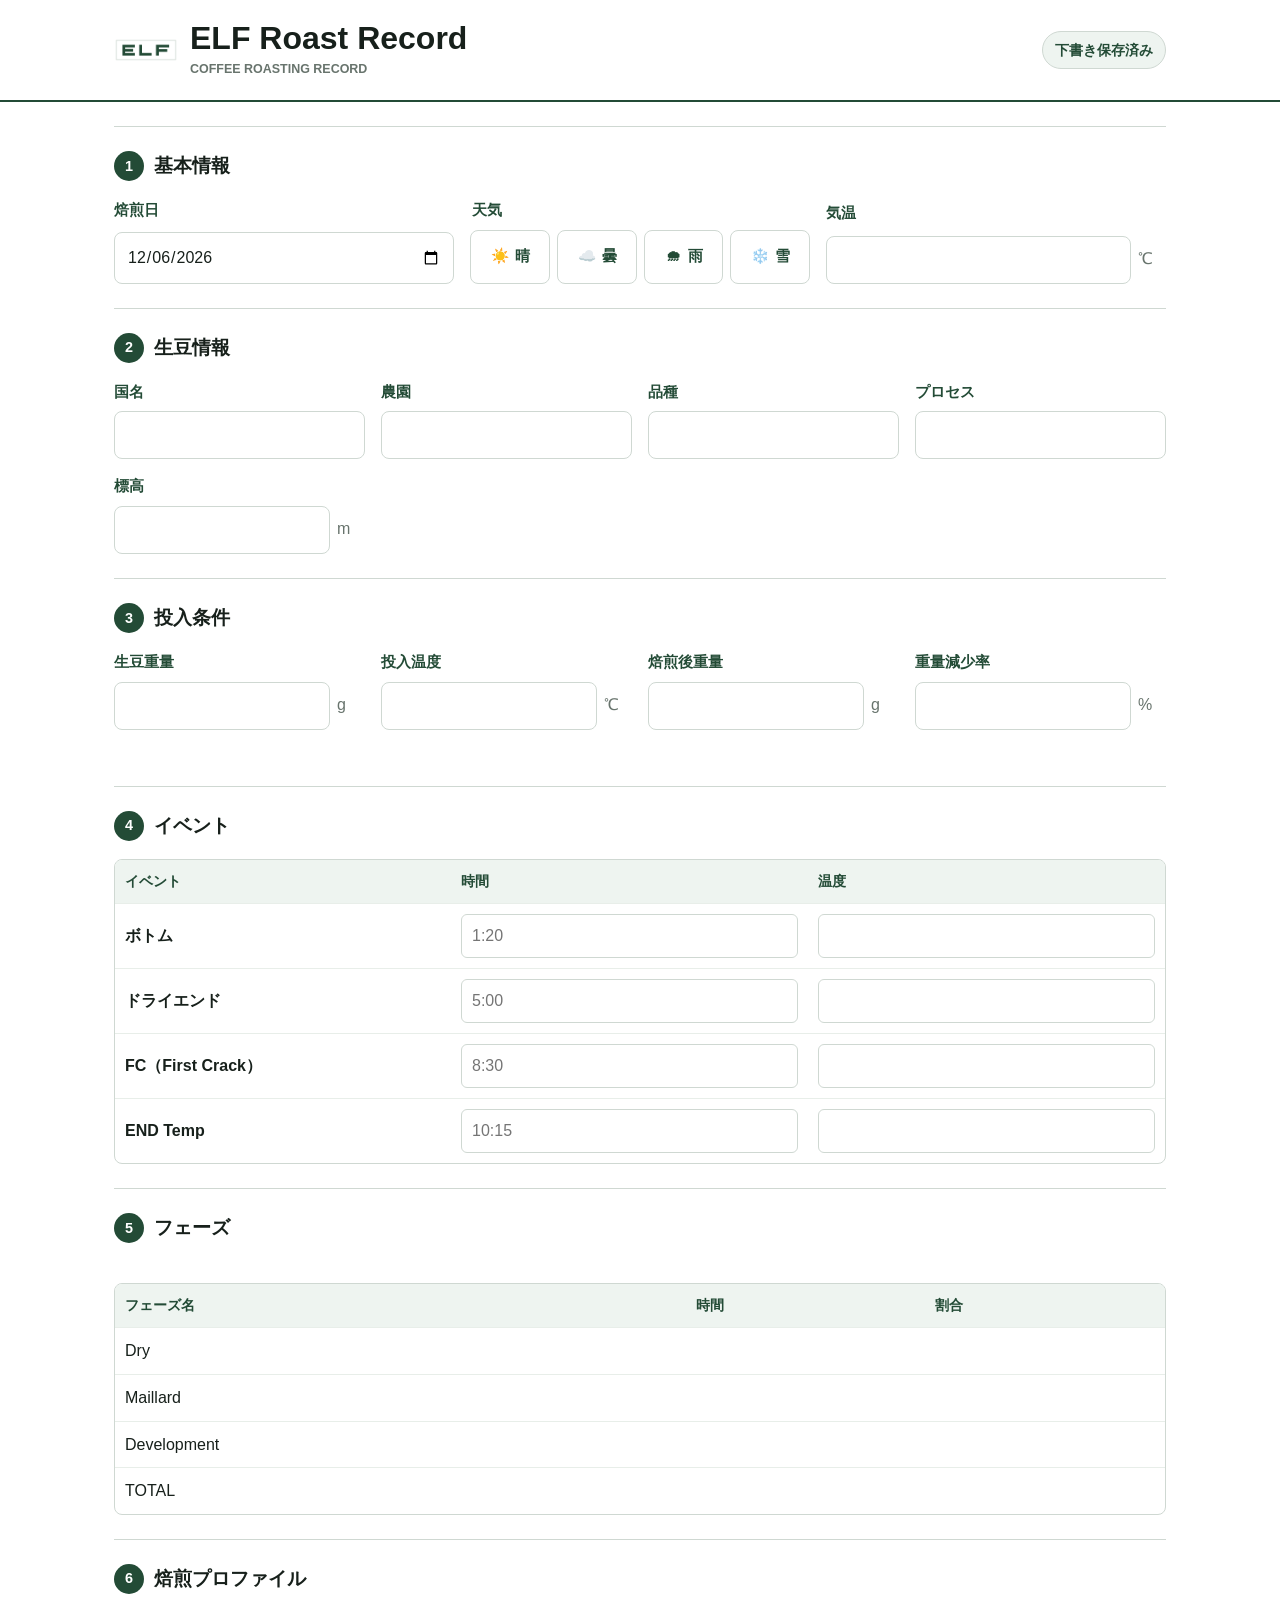
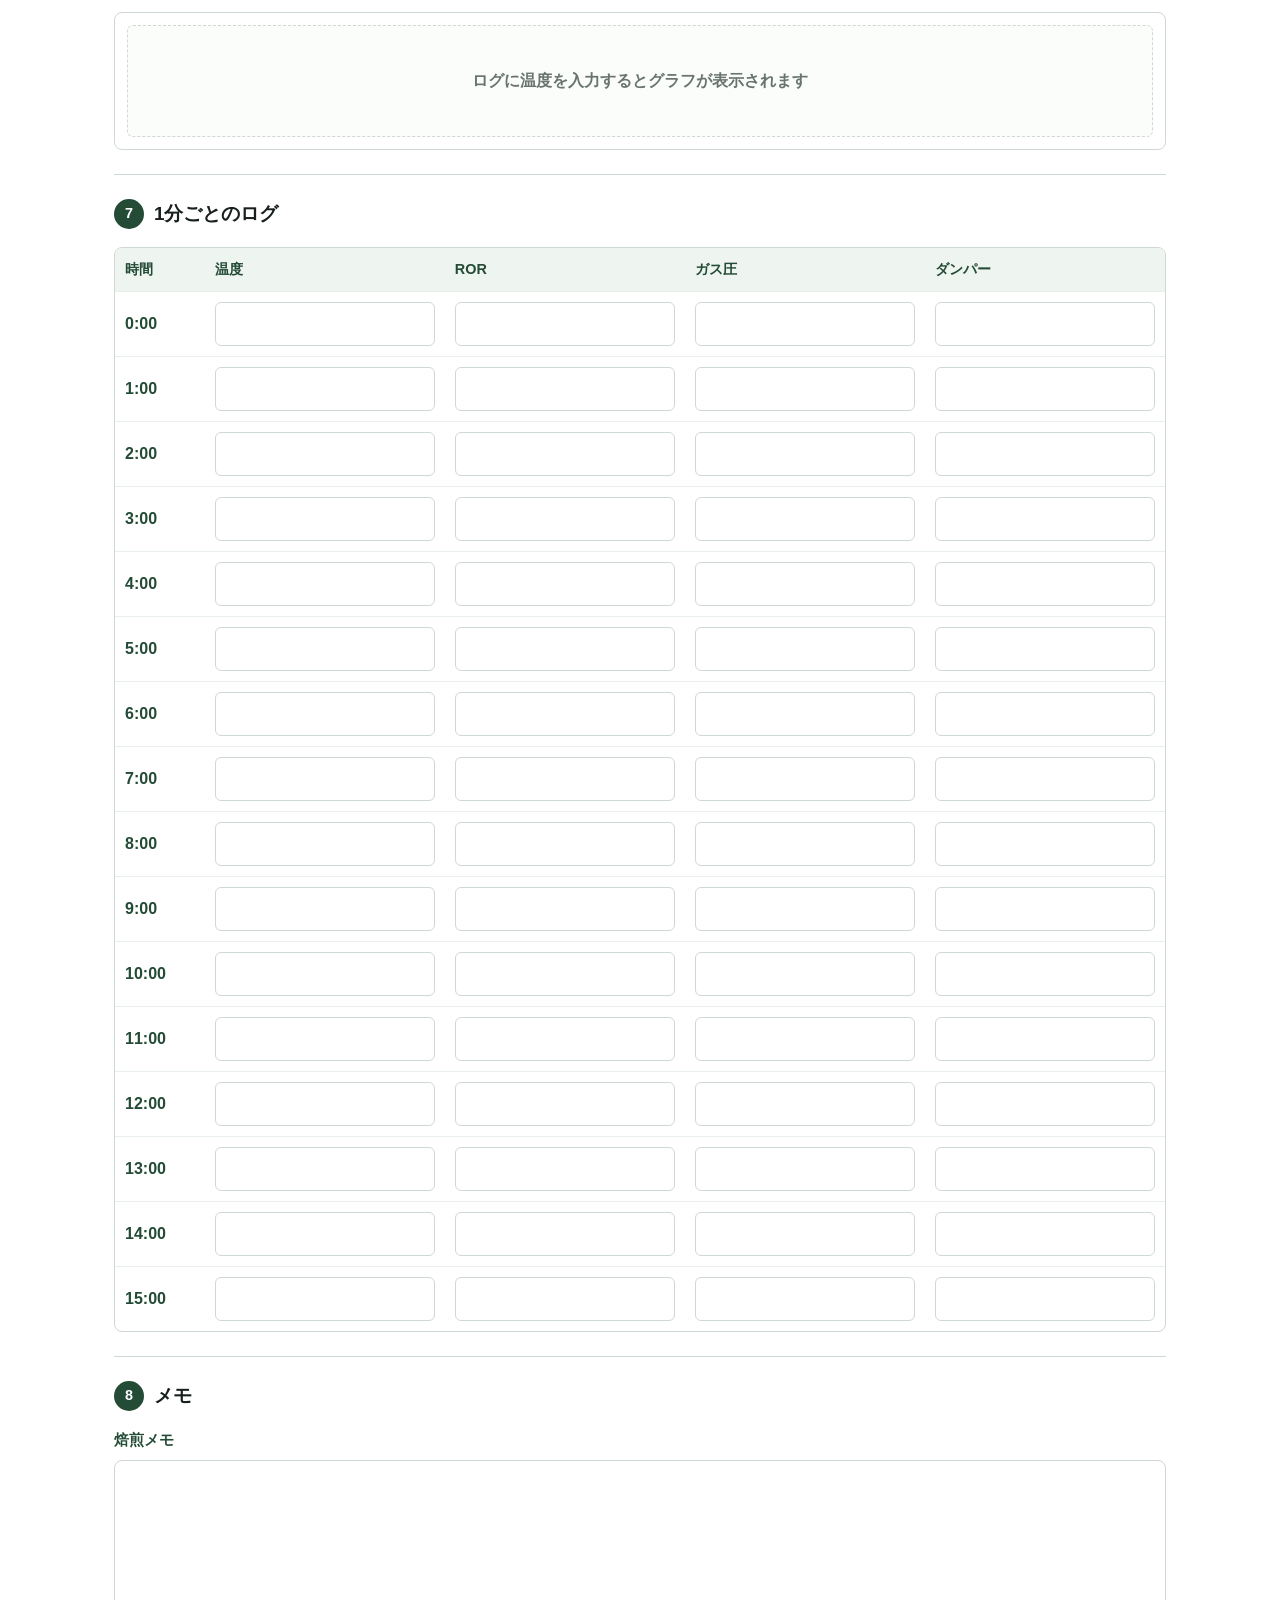
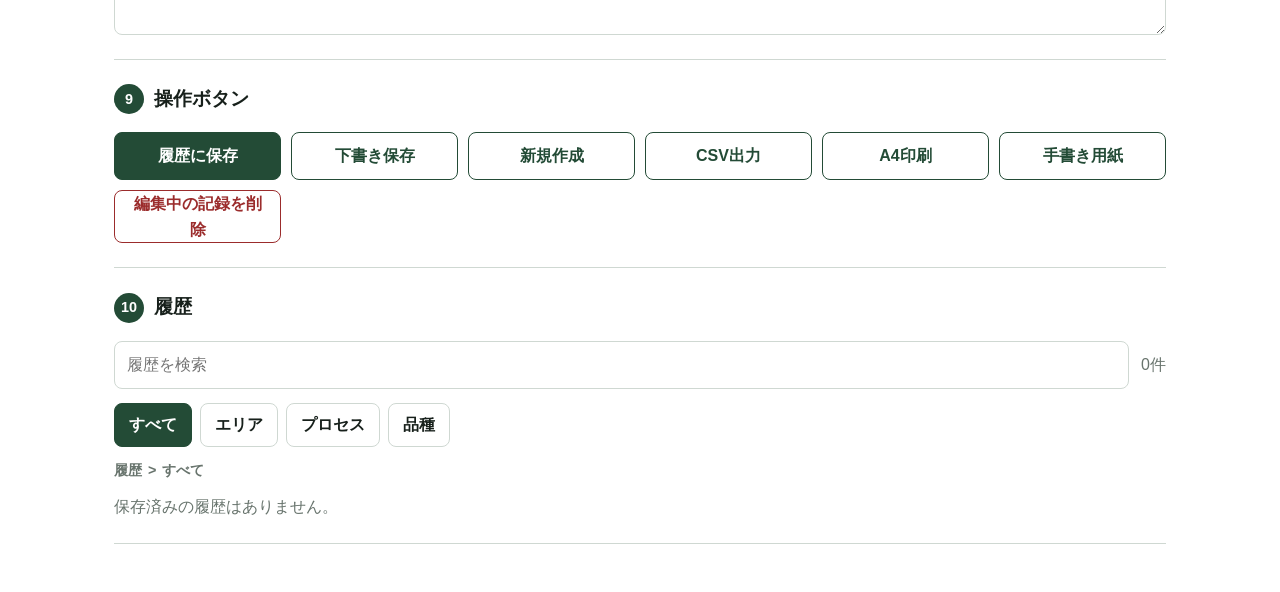
==== commit d962584f: "feat: add categorized roast history folders" ====
--- a/index.html
+++ b/index.html
@@ -5,9 +5,10 @@
   <meta name="viewport" content="width=device-width, initial-scale=1.0">
   <meta name="description" content="ELF COFFEE ROASTERS の焙煎記録用ブラウザアプリ">
   <title>ELF Roast Record</title>
+  <link rel="icon" href="data:,">
   <link rel="stylesheet" href="style.css">
 </head>
-<body>
+<body class="mode-edit">
   <header class="site-header">
     <div class="header-inner">
       <div class="brand">
@@ -22,7 +23,7 @@
   </header>
 
   <main class="page-shell">
-    <form id="roastForm" novalidate>
+    <form id="roastForm" class="edit-mode" novalidate>
       <section class="record-section" aria-labelledby="basic-title">
         <div class="section-heading">
           <span>1</span>
@@ -208,11 +209,78 @@
           <button type="button" id="newRecordBtn">新規作成</button>
           <button type="button" id="exportCsvBtn">CSV出力</button>
           <button type="button" id="printBtn">A4印刷</button>
-          <button type="button" id="handwritingBtn">手書き用紙</button>
+          <a class="button-link" id="handwritingBtn" href="./handwriting-sheet.pdf" target="_blank" rel="noopener">手書き用紙</a>
           <button type="button" class="danger" id="deleteCurrentBtn">編集中の記録を削除</button>
         </div>
       </section>
     </form>
+
+    <section id="viewMode" class="view-mode" aria-labelledby="view-title">
+      <div class="viewer-header">
+        <div>
+          <p class="viewer-kicker">閲覧モード</p>
+          <h2 id="view-title">焙煎記録</h2>
+        </div>
+      </div>
+
+      <nav class="viewer-tabs" role="tablist" aria-label="閲覧カテゴリ">
+        <button type="button" role="tab" id="tab-overview" aria-controls="panel-overview" aria-selected="true" data-view-tab="overview">概要</button>
+        <button type="button" role="tab" id="tab-events" aria-controls="panel-events" aria-selected="false" data-view-tab="events">イベント</button>
+        <button type="button" role="tab" id="tab-profile" aria-controls="panel-profile" aria-selected="false" data-view-tab="profile">プロファイル</button>
+        <button type="button" role="tab" id="tab-log" aria-controls="panel-log" aria-selected="false" data-view-tab="log">ログ</button>
+        <button type="button" role="tab" id="tab-memo" aria-controls="panel-memo" aria-selected="false" data-view-tab="memo">メモ</button>
+      </nav>
+
+      <div class="viewer-panels">
+        <section class="viewer-panel" id="panel-overview" role="tabpanel" aria-labelledby="tab-overview" data-view-panel="overview">
+          <div class="viewer-grid three" id="viewOverview"></div>
+        </section>
+
+        <section class="viewer-panel" id="panel-events" role="tabpanel" aria-labelledby="tab-events" data-view-panel="events" hidden>
+          <div class="viewer-grid two" id="viewEvents"></div>
+        </section>
+
+        <section class="viewer-panel" id="panel-profile" role="tabpanel" aria-labelledby="tab-profile" data-view-panel="profile" hidden>
+          <div class="viewer-chart chart-wrapper">
+            <div class="chart-legend" aria-hidden="true">
+              <span><i class="legend-line temp-line"></i>温度</span>
+              <span><i class="legend-line ror-line"></i>ROR</span>
+            </div>
+            <canvas id="viewerRoastChart" aria-label="閲覧用の焙煎温度とRORの推移グラフ" role="img"></canvas>
+            <p class="chart-empty-message">ログに温度を入力するとグラフが表示されます</p>
+          </div>
+          <div class="viewer-event-summary" id="viewProfileEvents"></div>
+        </section>
+
+        <section class="viewer-panel" id="panel-log" role="tabpanel" aria-labelledby="tab-log" data-view-panel="log" hidden>
+          <div class="viewer-log-wrap">
+            <table class="viewer-log-table">
+              <thead>
+                <tr>
+                  <th>時間</th>
+                  <th>温度</th>
+                  <th>ROR</th>
+                  <th>ガス圧</th>
+                  <th>ダンパー</th>
+                </tr>
+              </thead>
+              <tbody id="viewLogBody"></tbody>
+            </table>
+          </div>
+        </section>
+
+        <section class="viewer-panel" id="panel-memo" role="tabpanel" aria-labelledby="tab-memo" data-view-panel="memo" hidden>
+          <div class="viewer-memo" id="viewMemo"></div>
+        </section>
+      </div>
+
+      <div class="viewer-actions viewer-actions-bottom">
+        <button type="button" class="primary" id="editRecordBtn">編集する</button>
+        <button type="button" id="viewNewRecordBtn">新規作成</button>
+        <button type="button" id="viewPrintBtn">A4印刷</button>
+        <button type="button" id="viewExportCsvBtn">CSV出力</button>
+      </div>
+    </section>
 
     <section class="record-section history-section" aria-labelledby="history-title">
       <div class="section-heading">
@@ -223,6 +291,13 @@
         <input type="search" id="historySearch" placeholder="履歴を検索" aria-label="履歴を検索">
         <span id="historyCount">0件</span>
       </div>
+      <div class="history-mode-tabs" role="tablist" aria-label="履歴の表示方法">
+        <button type="button" class="is-active" data-history-mode="all">すべて</button>
+        <button type="button" data-history-mode="area">エリア</button>
+        <button type="button" data-history-mode="process">プロセス</button>
+        <button type="button" data-history-mode="variety">品種</button>
+      </div>
+      <div class="history-breadcrumb" id="historyBreadcrumb" aria-live="polite"></div>
       <div class="history-list" id="historyList"></div>
     </section>
   </main>
--- a/style.css
+++ b/style.css
@@ -35,7 +35,8 @@
   -webkit-text-size-adjust: 100%;
 }
 
-button {
+button,
+.button-link {
   min-width: 44px;
   min-height: 48px;
   border: 1px solid var(--elf-green);
@@ -47,8 +48,17 @@
   font-weight: 700;
 }
 
+.button-link {
+  display: inline-flex;
+  align-items: center;
+  justify-content: center;
+  text-decoration: none;
+}
+
 button:hover,
-button:focus-visible {
+button:focus-visible,
+.button-link:hover,
+.button-link:focus-visible {
   background: var(--elf-green-light);
 }
 
@@ -473,6 +483,48 @@
   margin-bottom: 14px;
 }
 
+.history-mode-tabs {
+  display: flex;
+  gap: 8px;
+  margin-bottom: 12px;
+  overflow-x: auto;
+  white-space: nowrap;
+  -webkit-overflow-scrolling: touch;
+}
+
+.history-mode-tabs button {
+  flex: 0 0 auto;
+  min-height: 44px;
+  padding: 0 14px;
+  border-color: var(--line);
+  color: var(--text);
+}
+
+.history-mode-tabs button.is-active {
+  border-color: var(--elf-green);
+  color: #fff;
+  background: var(--elf-green);
+}
+
+.history-breadcrumb {
+  display: flex;
+  flex-wrap: wrap;
+  gap: 6px;
+  align-items: center;
+  margin-bottom: 12px;
+  color: var(--muted);
+  font-size: 0.9rem;
+  font-weight: 700;
+}
+
+.history-breadcrumb button {
+  min-height: 36px;
+  padding: 0 8px;
+  border: 0;
+  color: var(--elf-green);
+  background: transparent;
+}
+
 .history-tools input {
   flex: 1 1 auto;
 }
@@ -521,6 +573,198 @@
   padding: 0 14px;
 }
 
+.folder-item {
+  display: flex;
+  justify-content: space-between;
+  align-items: center;
+  gap: 14px;
+  width: 100%;
+  min-height: 58px;
+  border-color: var(--line);
+  padding: 0 14px;
+  color: var(--text);
+  text-align: left;
+  background: #fff;
+}
+
+.folder-item:hover,
+.folder-item:focus-visible {
+  border-color: var(--elf-green);
+}
+
+.folder-name {
+  min-width: 0;
+  overflow-wrap: anywhere;
+}
+
+.folder-meta {
+  flex: 0 0 auto;
+  color: var(--muted);
+  font-weight: 700;
+}
+
+.mode-view .edit-mode {
+  display: none;
+}
+
+.mode-edit .view-mode {
+  display: none;
+}
+
+.viewer-header {
+  display: grid;
+  gap: 14px;
+  padding: 20px 0;
+  border-top: 1px solid var(--line);
+  border-bottom: 1px solid var(--line);
+}
+
+.viewer-kicker {
+  margin: 0 0 4px;
+  color: var(--muted);
+  font-size: 0.82rem;
+  font-weight: 700;
+}
+
+.viewer-header h2 {
+  margin: 0;
+  color: var(--elf-green);
+  font-size: 1.35rem;
+}
+
+.viewer-actions {
+  display: grid;
+  grid-template-columns: 1fr;
+  gap: 10px;
+}
+
+.viewer-actions-bottom {
+  margin-top: 22px;
+  padding: 20px 0 0;
+  border-top: 1px solid var(--line);
+}
+
+.viewer-tabs {
+  position: sticky;
+  top: 0;
+  z-index: 20;
+  display: flex;
+  gap: 8px;
+  width: 100%;
+  max-width: 100%;
+  margin: 0;
+  padding: 10px 16px;
+  overflow-x: auto;
+  border-bottom: 1px solid var(--line);
+  background: #fff;
+  white-space: nowrap;
+  -webkit-overflow-scrolling: touch;
+}
+
+.viewer-tabs button {
+  flex: 0 0 auto;
+  min-height: 44px;
+  padding: 0 16px;
+  border-color: var(--line);
+  color: var(--text);
+}
+
+.viewer-tabs button[aria-selected="true"] {
+  border-color: var(--elf-green);
+  color: #fff;
+  background: var(--elf-green);
+}
+
+.viewer-panel {
+  padding: 22px 0;
+  border-bottom: 1px solid var(--line);
+}
+
+.viewer-grid {
+  display: grid;
+  grid-template-columns: 1fr;
+  gap: 14px;
+}
+
+.viewer-card {
+  min-width: 0;
+  padding: 16px 0;
+  border-top: 1px solid var(--line);
+}
+
+.viewer-card h3 {
+  margin: 0 0 14px;
+  color: var(--elf-green);
+  font-size: 1rem;
+}
+
+.viewer-values {
+  display: grid;
+  grid-template-columns: 1fr;
+  gap: 12px;
+}
+
+.viewer-value {
+  display: grid;
+  gap: 3px;
+}
+
+.viewer-label {
+  color: var(--muted);
+  font-size: 0.78rem;
+  font-weight: 700;
+}
+
+.viewer-data {
+  min-height: 1.45em;
+  color: var(--text);
+  font-size: 1.08rem;
+  font-weight: 700;
+  overflow-wrap: anywhere;
+}
+
+.viewer-chart #viewerRoastChart {
+  display: block;
+  width: 100%;
+  height: 340px;
+}
+
+.viewer-event-summary {
+  display: grid;
+  gap: 8px;
+  margin-top: 12px;
+  color: var(--muted);
+  font-weight: 700;
+}
+
+.viewer-log-wrap {
+  overflow-x: auto;
+  -webkit-overflow-scrolling: touch;
+  border: 1px solid var(--line);
+  border-radius: 8px;
+}
+
+.viewer-log-table {
+  min-width: 680px;
+}
+
+.viewer-log-table th:first-child,
+.viewer-log-table td:first-child {
+  width: 90px;
+  color: var(--elf-green);
+  font-weight: 700;
+  white-space: nowrap;
+}
+
+.viewer-memo {
+  min-height: 180px;
+  padding: 16px 0;
+  border-top: 1px solid var(--line);
+  white-space: pre-wrap;
+  overflow-wrap: anywhere;
+  font-size: 1.05rem;
+}
+
 @media (min-width: 700px) {
   .header-inner,
   .page-shell {
@@ -544,6 +788,31 @@
     grid-template-columns: 1fr auto;
     align-items: center;
   }
+
+  .viewer-header {
+    grid-template-columns: 1fr auto;
+    align-items: center;
+  }
+
+  .viewer-actions {
+    grid-template-columns: repeat(4, auto);
+  }
+
+  .viewer-actions-bottom {
+    justify-content: start;
+  }
+
+  .viewer-grid.two {
+    grid-template-columns: minmax(0, 1fr) minmax(0, 1fr);
+  }
+
+  .viewer-grid.three {
+    grid-template-columns: repeat(3, minmax(0, 1fr));
+  }
+
+  .viewer-values {
+    grid-template-columns: repeat(2, minmax(0, 1fr));
+  }
 }
 
 @media (min-width: 960px) {
@@ -663,6 +932,10 @@
 
   #roastChart {
     height: 300px;
+  }
+
+  .viewer-chart #viewerRoastChart {
+    height: 340px;
   }
 
   .chart-empty-message {
@@ -724,9 +997,11 @@
 
   form {
     margin: 0;
+    display: block !important;
   }
 
   .status-badge,
+  .view-mode,
   .actions-section,
   .history-section,
   .history-tools,
